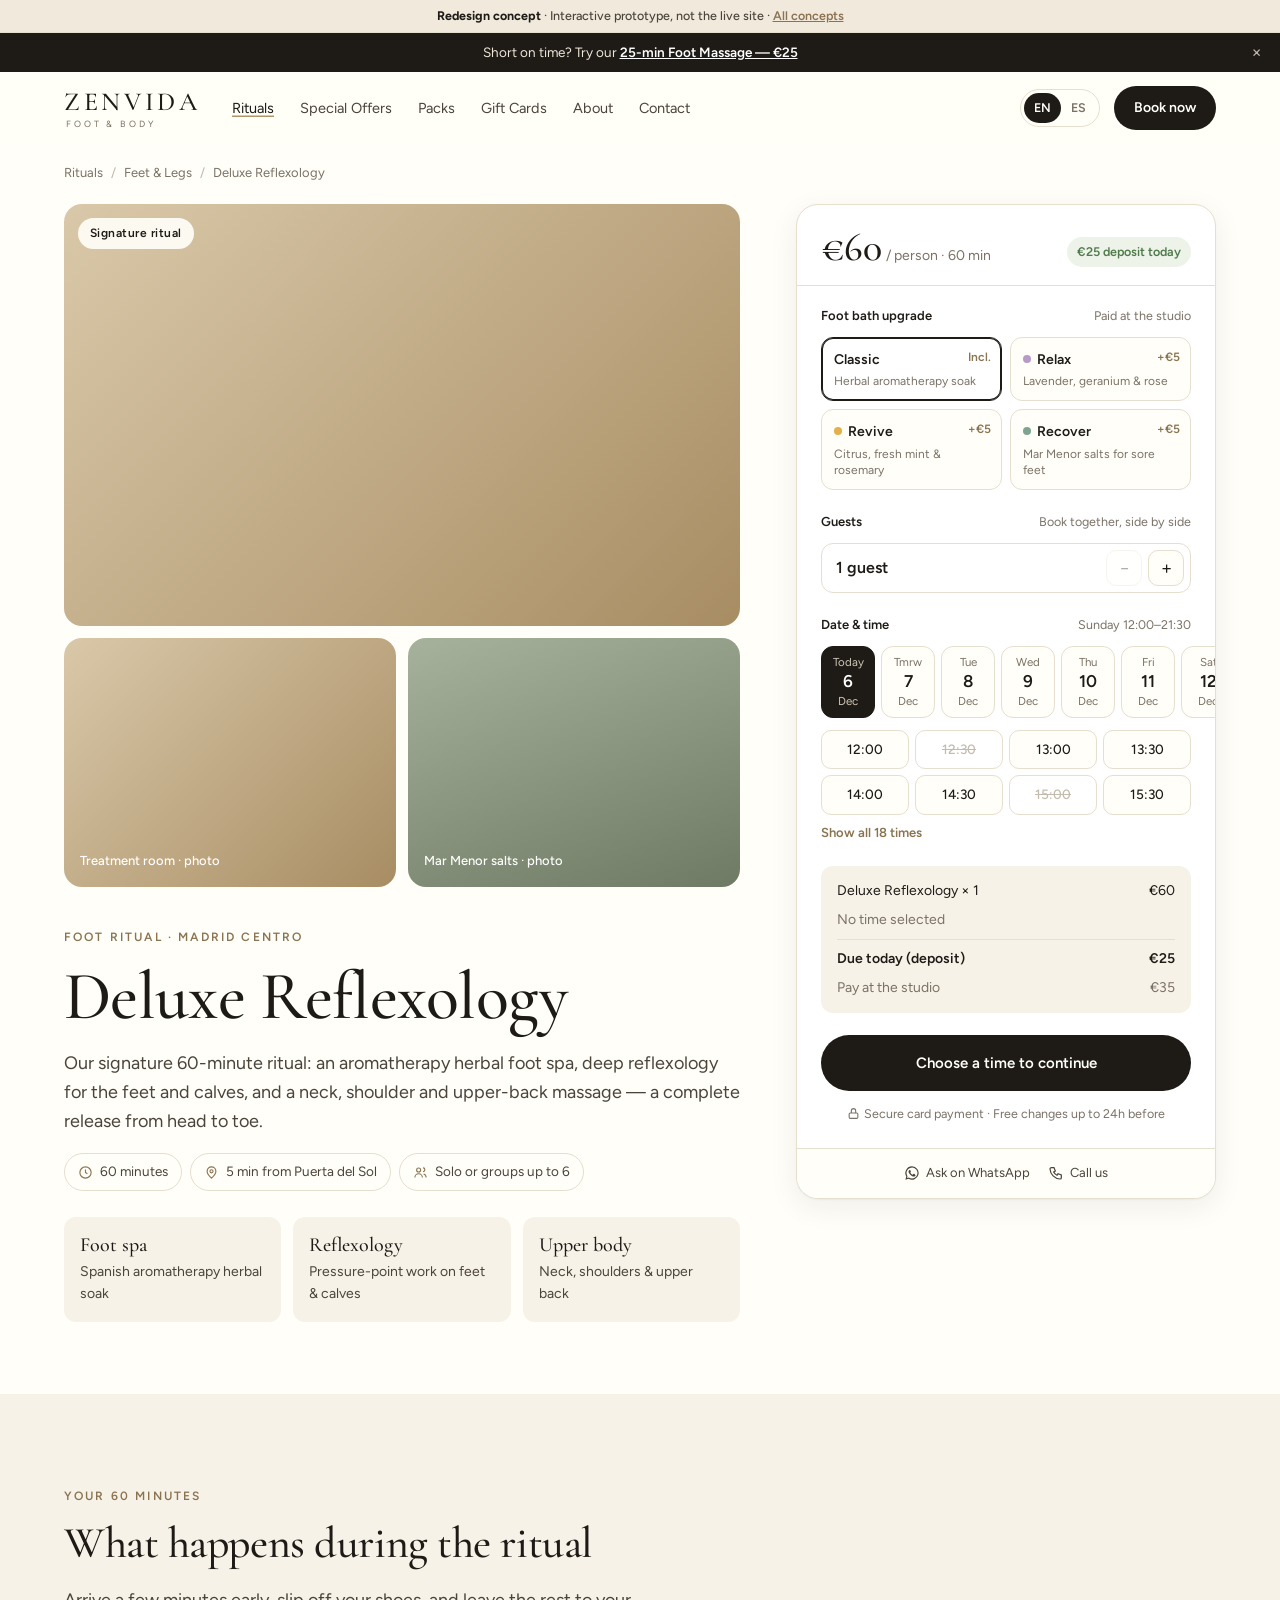
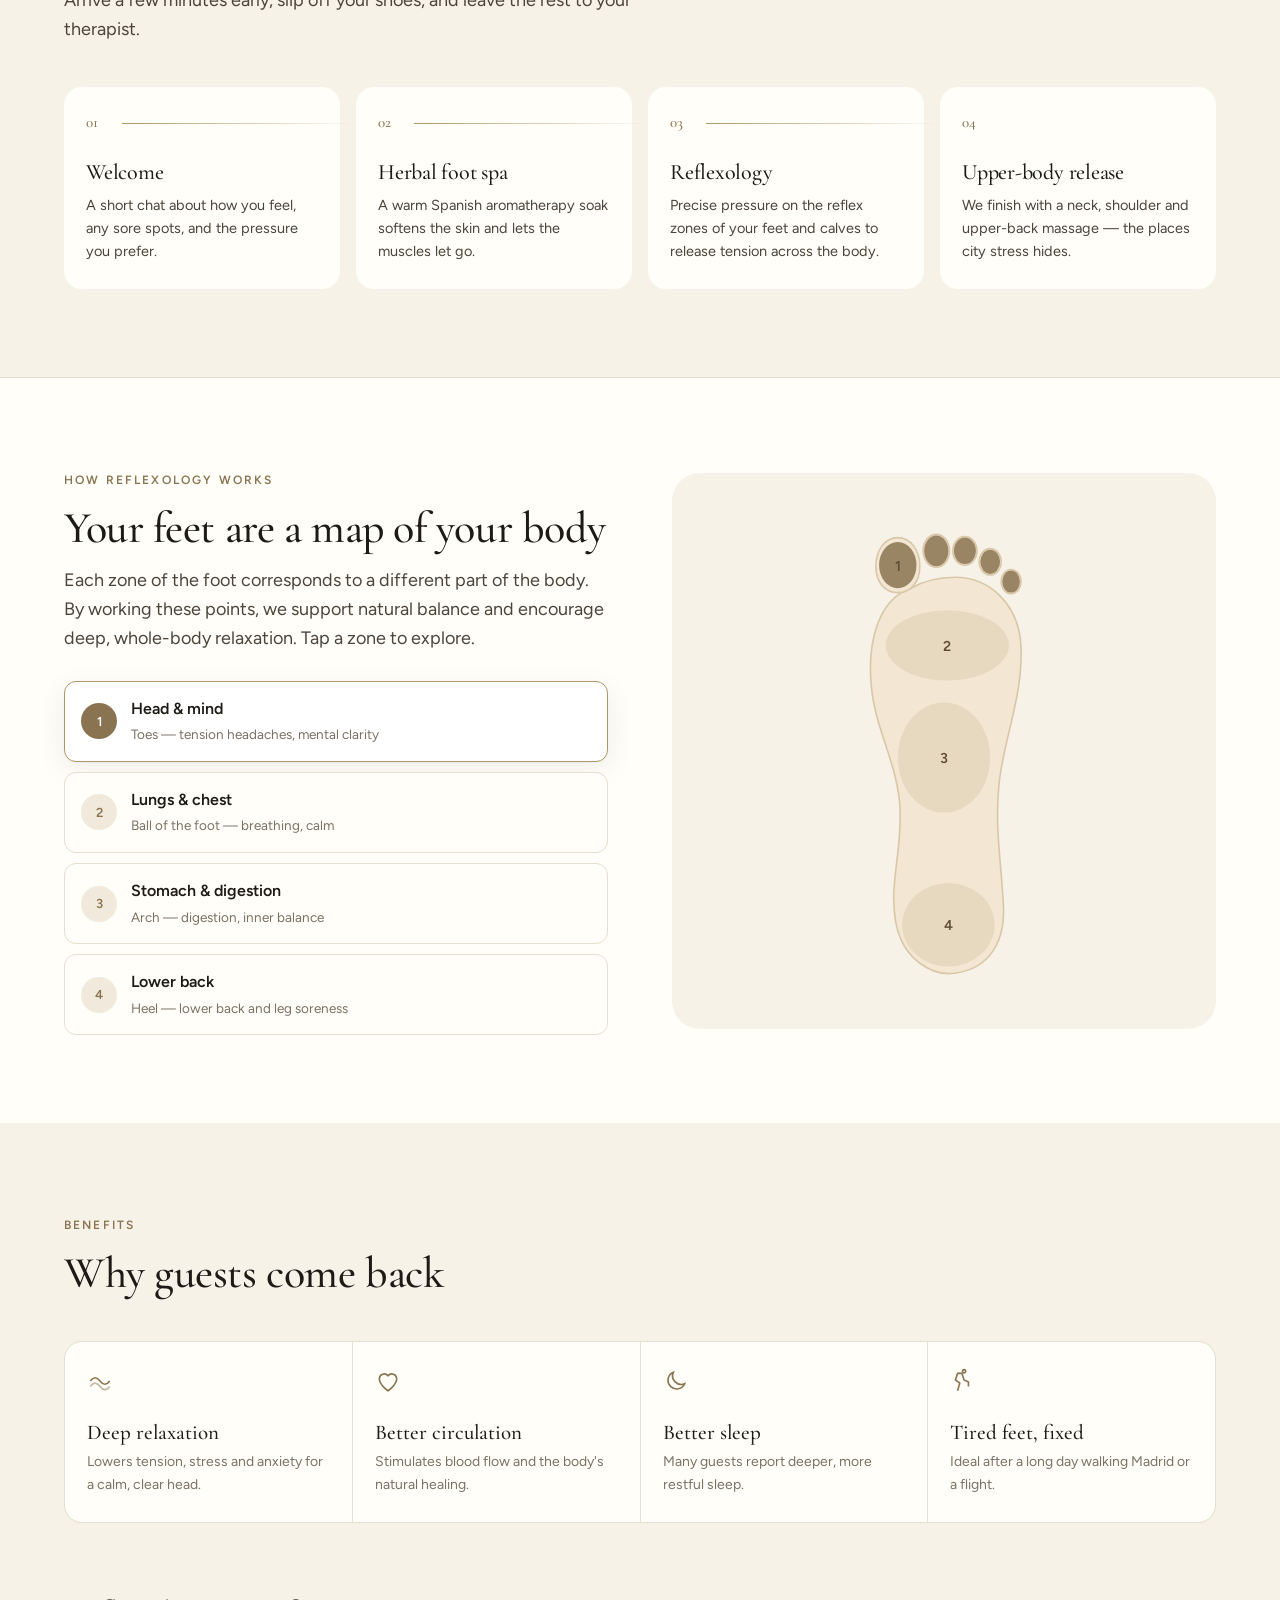
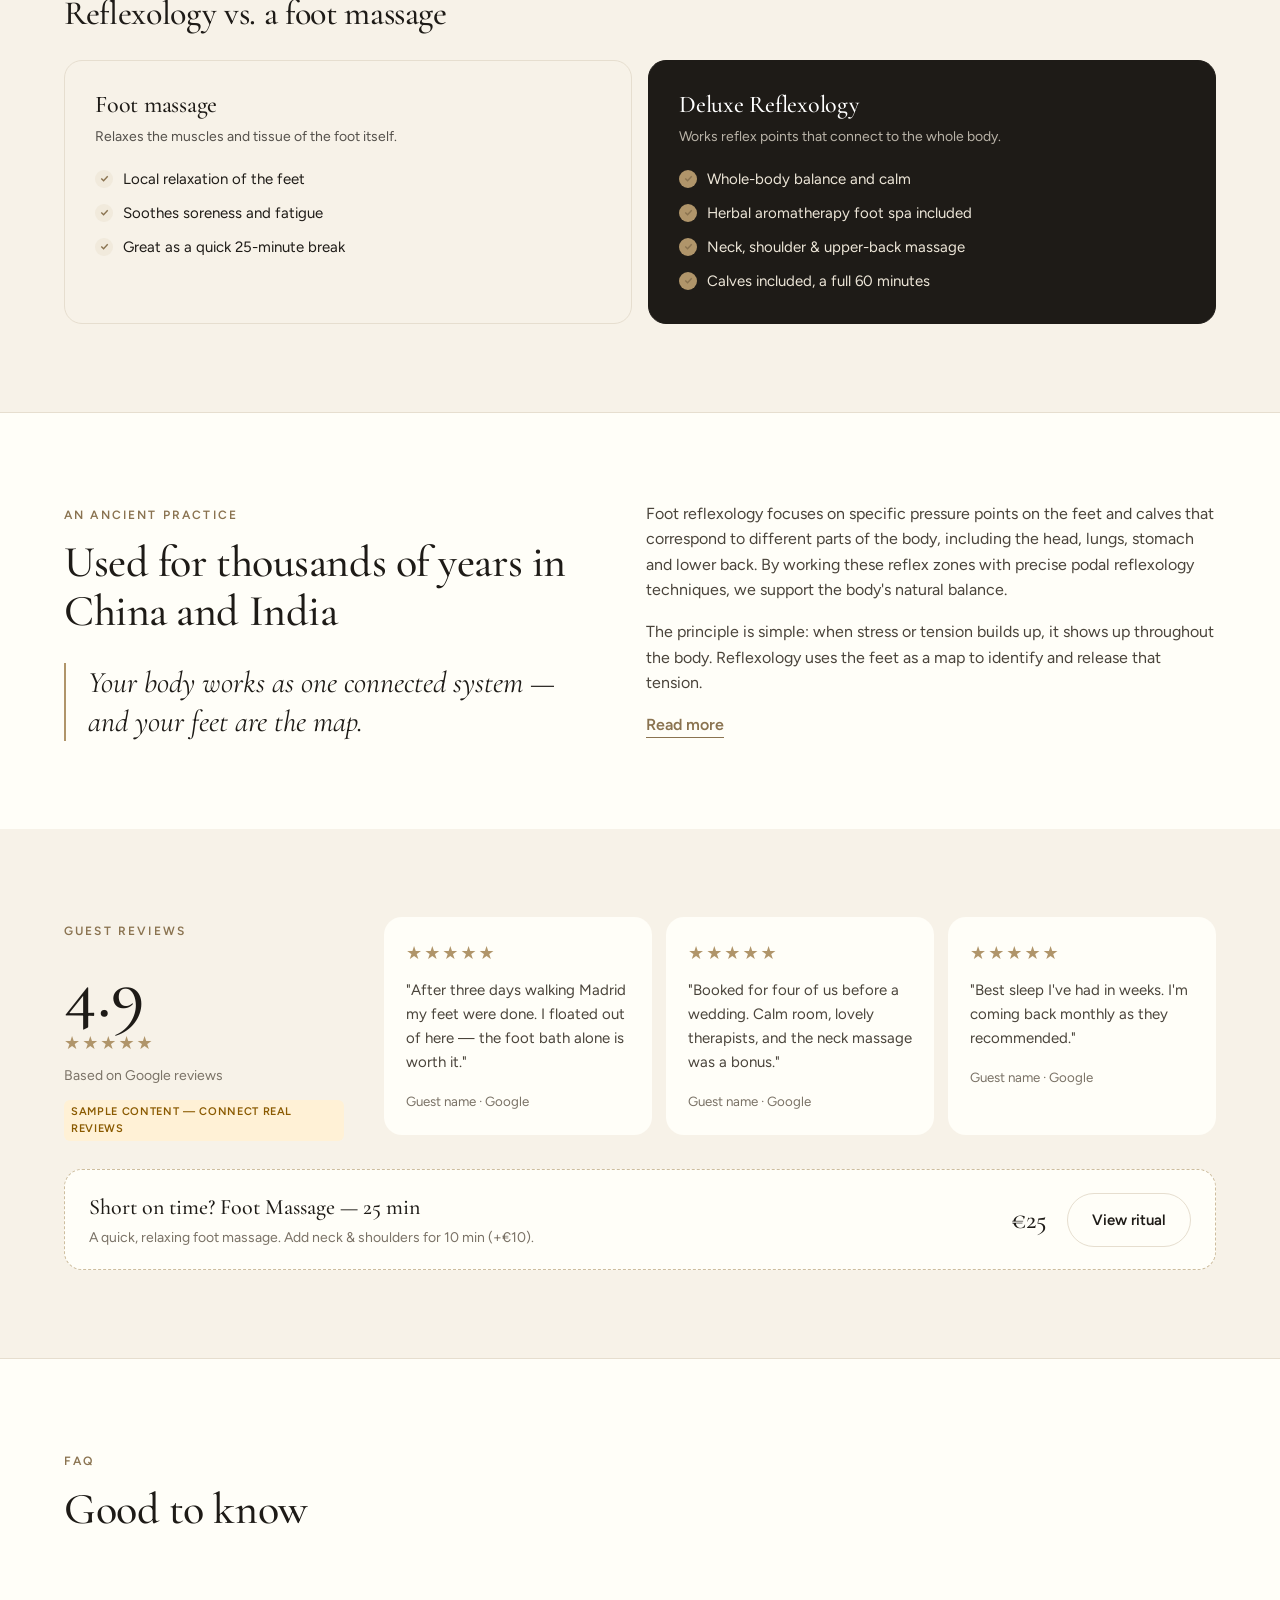
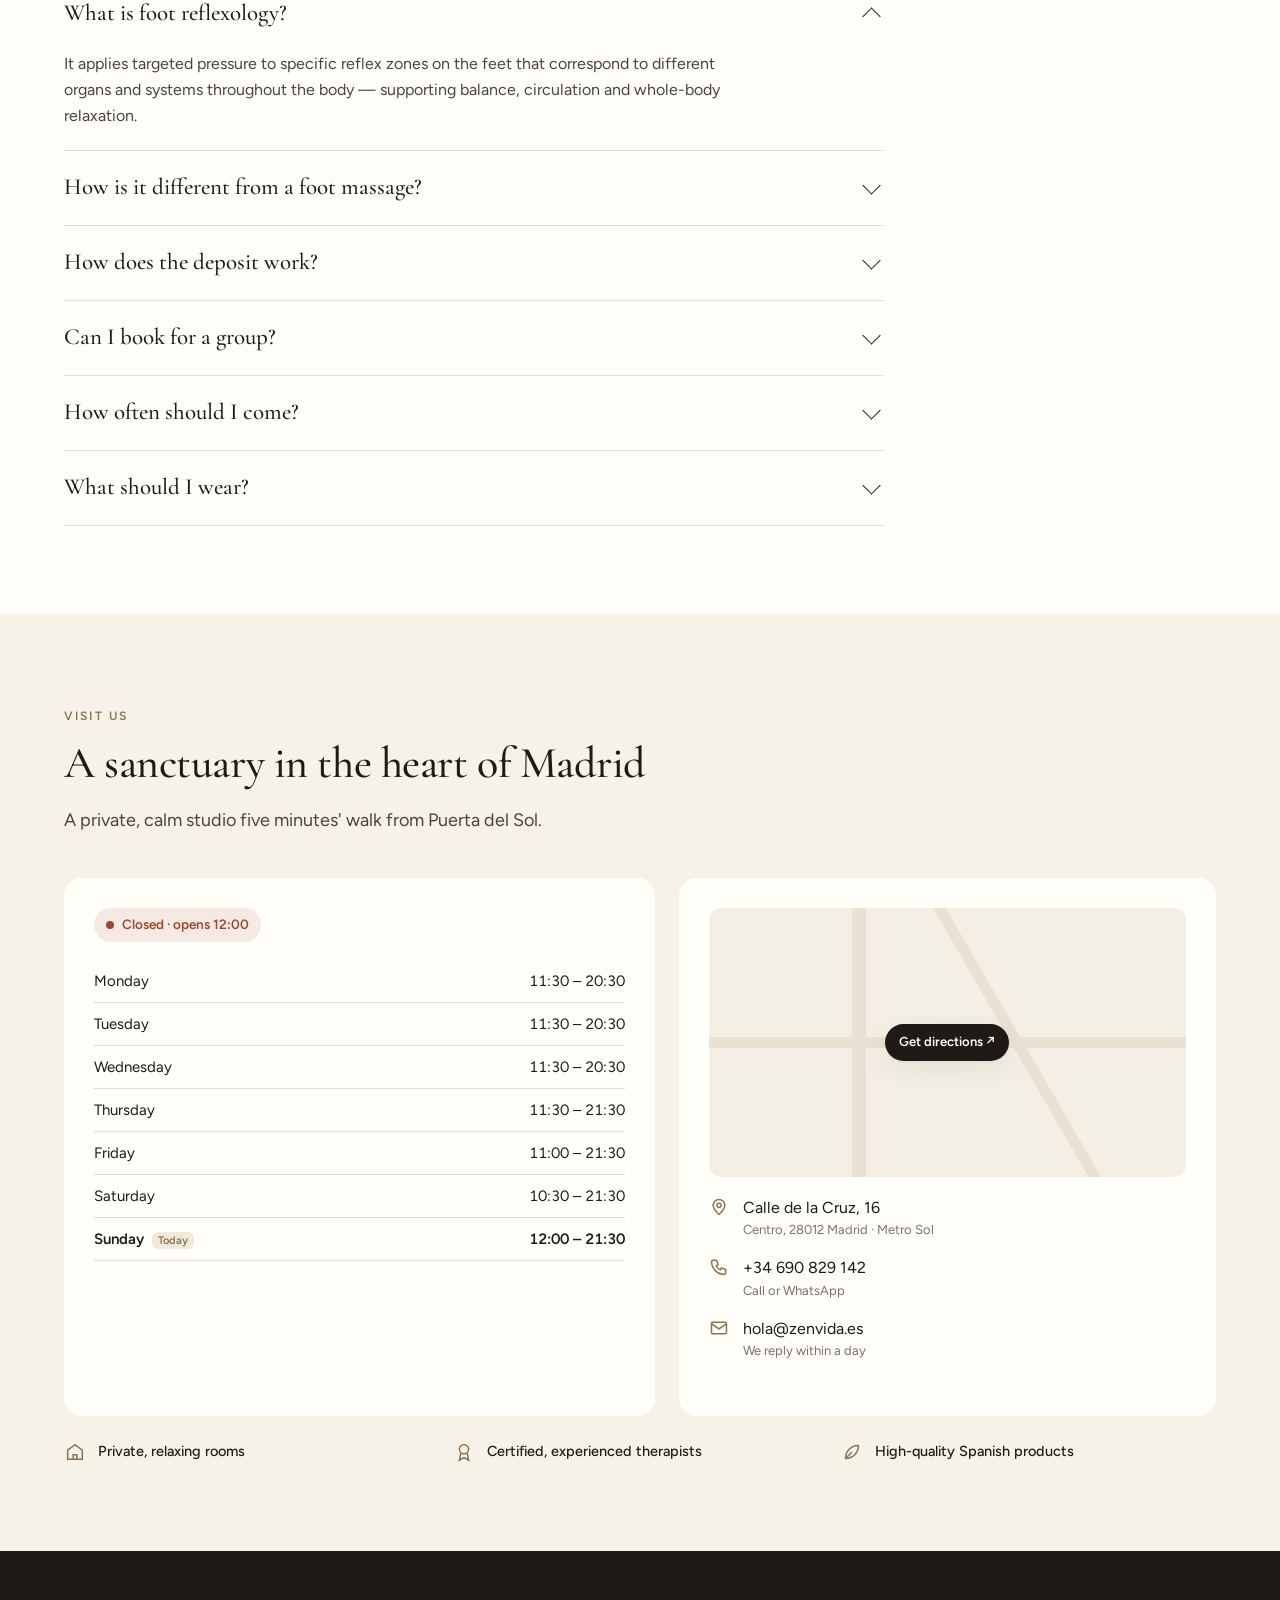
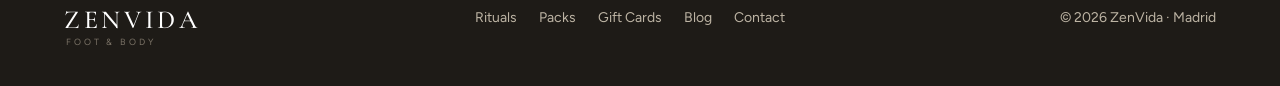
==== deluxe-reflexology.html @ 0b4fcf8f "ZenVida redesign concepts: rituals, deluxe reflexology, category tree Co-Authored-By: Claude Opus 5." ====
<!doctype html>
<html lang="en">
<head>
<meta charset="utf-8">
<meta name="robots" content="noindex, nofollow">
<meta name="viewport" content="width=device-width, initial-scale=1">
<title>Deluxe Reflexology in Madrid Centro | ZenVida</title>
<meta name="description" content="60-minute signature reflexology ritual with an aromatherapy foot spa and neck, shoulder and upper-back massage. 5 minutes from Puerta del Sol.">
<link rel="preconnect" href="https://fonts.googleapis.com">
<link rel="preconnect" href="https://fonts.gstatic.com" crossorigin>
<link href="https://fonts.googleapis.com/css2?family=Cormorant+Garamond:ital,wght@0,400;0,500;0,600;1,400&family=Figtree:wght@400;500;600&display=swap" rel="stylesheet">
<style>
:root{
  --paper:#FFFEF8;
  --cream:#F7F2E8;
  --sand-50:#F1EADC;
  --sand:#B0956A;
  --sand-700:#8A7350;
  --ink:#1E1B17;
  --ink-2:#4A443B;
  --muted:#7A7266;
  --line:#E6DECF;
  --sage:#6E7A63;
  --ok:#4F7A4A;
  --radius:18px;
  --radius-sm:12px;
  --shadow:0 1px 2px rgba(30,27,23,.04),0 8px 30px rgba(30,27,23,.07);
  --serif:"Cormorant Garamond",Georgia,serif;
  --sans:"Figtree",system-ui,-apple-system,sans-serif;
}
*{box-sizing:border-box}
html{scroll-behavior:smooth;scroll-padding-top:90px}
body{margin:0;background:var(--paper);color:var(--ink);font:400 16px/1.6 var(--sans);-webkit-font-smoothing:antialiased}
img{max-width:100%;display:block}
a{color:inherit}
button{font:inherit;color:inherit}
.wrap{max-width:1200px;margin:0 auto;padding:0 24px}
h1,h2,h3{font-family:var(--serif);font-weight:500;letter-spacing:-.01em;margin:0}
h2{font-size:clamp(32px,4vw,44px);line-height:1.1}
h3{font-size:24px;line-height:1.2}
.eyebrow{font:600 12px/1 var(--sans);letter-spacing:.18em;text-transform:uppercase;color:var(--sand-700)}
.lead{font-size:18px;color:var(--ink-2)}
.btn{display:inline-flex;align-items:center;justify-content:center;gap:8px;border:0;border-radius:999px;padding:14px 24px;font-weight:600;font-size:15px;cursor:pointer;text-decoration:none;transition:transform .15s,background .2s,box-shadow .2s}
.btn:active{transform:scale(.98)}
.btn-dark{background:var(--ink);color:var(--paper)}
.btn-dark:hover{background:#000}
.btn-sand{background:var(--sand);color:#fff}
.btn-sand:hover{background:var(--sand-700)}
.btn-ghost{background:transparent;border:1px solid var(--line)}
.btn-ghost:hover{border-color:var(--sand)}
:focus-visible{outline:2px solid var(--sand-700);outline-offset:3px}

/* ---------- Promo + header ---------- */
.promo{background:var(--ink);color:#EDE6D8;font-size:13.5px;text-align:center;padding:9px 44px;position:relative}
.promo a{color:#fff;font-weight:600}
.promo button{position:absolute;right:12px;top:50%;transform:translateY(-50%);background:none;border:0;color:#bdb4a4;cursor:pointer;font-size:18px;line-height:1;padding:6px}
header.site{position:sticky;top:0;z-index:40;background:rgba(255,254,248,.88);backdrop-filter:saturate(1.4) blur(12px);-webkit-backdrop-filter:saturate(1.4) blur(12px);border-bottom:1px solid transparent;transition:border-color .2s}
header.site.scrolled{border-bottom-color:var(--line)}
.nav{display:flex;align-items:center;gap:32px;height:72px}
.logo{text-decoration:none;display:flex;flex-direction:column;line-height:1}
.logo b{font:500 26px/1 var(--serif);letter-spacing:.14em}
.logo small{font-size:9px;letter-spacing:.32em;color:var(--muted);margin-top:4px;padding-left:2px}
.nav ul{display:flex;gap:26px;list-style:none;margin:0;padding:0;font-size:14.5px}
.nav ul a{text-decoration:none;color:var(--ink-2)}
.nav ul a:hover,.nav ul a[aria-current]{color:var(--ink)}
.nav ul a[aria-current]{box-shadow:inset 0 -1.5px 0 var(--sand)}
.nav .right{margin-left:auto;display:flex;align-items:center;gap:14px}
.lang{display:flex;border:1px solid var(--line);border-radius:999px;padding:3px;font-size:12.5px;font-weight:600}
.lang button{border:0;background:none;padding:5px 10px;border-radius:999px;cursor:pointer;color:var(--muted)}
.lang button[aria-pressed=true]{background:var(--ink);color:var(--paper)}
.nav .btn{padding:11px 20px;font-size:14px}
.menu-btn{display:none;background:none;border:0;padding:8px;cursor:pointer}

/* ---------- Breadcrumb ---------- */
.crumbs{font-size:13px;color:var(--muted);padding:18px 0 0}
.crumbs a{text-decoration:none}
.crumbs a:hover{color:var(--ink)}
.crumbs span{margin:0 8px;opacity:.5}

/* ---------- Product hero ---------- */
.product{display:grid;grid-template-columns:minmax(0,1fr) 420px;gap:56px;padding:20px 0 72px;align-items:start}
.gallery{display:grid;grid-template-columns:1fr 1fr;grid-template-rows:auto auto;gap:12px}
.gallery figure{margin:0;border-radius:var(--radius);overflow:hidden;background:linear-gradient(135deg,#d9c8a9,#a88d63);position:relative}
.gallery figure:first-child{grid-column:1/-1;aspect-ratio:16/10}
.gallery figure:not(:first-child){aspect-ratio:4/3}
.gallery img{width:100%;height:100%;object-fit:cover}
.gallery .tag{position:absolute;left:14px;top:14px;background:rgba(255,254,248,.92);border-radius:999px;padding:6px 12px;font-size:12px;font-weight:600;letter-spacing:.04em}
.ph{display:flex;align-items:flex-end;padding:16px;color:#fff;font-size:13px;font-weight:500;background:linear-gradient(160deg,#cdbb98,#8e7653)}
.ph.b{background:linear-gradient(160deg,#a7b29c,#6e7a63)}

.intro{margin-top:36px}
.intro h1{font-size:clamp(44px,6vw,68px);line-height:1;margin:14px 0 14px}
.meta{display:flex;flex-wrap:wrap;gap:8px;margin:18px 0 22px}
.chip{display:inline-flex;align-items:center;gap:7px;border:1px solid var(--line);border-radius:999px;padding:7px 13px;font-size:13.5px;color:var(--ink-2);background:var(--paper)}
.chip svg{width:15px;height:15px;color:var(--sand-700)}
.highlights{list-style:none;padding:0;margin:26px 0 0;display:grid;grid-template-columns:repeat(3,1fr);gap:12px}
.highlights li{background:var(--cream);border-radius:var(--radius-sm);padding:16px;font-size:14px;color:var(--ink-2)}
.highlights b{display:block;font:500 20px/1.2 var(--serif);color:var(--ink);margin-bottom:4px}

/* ---------- Booking card ---------- */
.book{position:sticky;top:92px;background:#fff;border:1px solid var(--line);border-radius:22px;box-shadow:var(--shadow);overflow:hidden}
.book-head{padding:22px 24px 18px;border-bottom:1px solid var(--line);display:flex;justify-content:space-between;align-items:flex-end;gap:12px}
.price{font:500 40px/1 var(--serif)}
.price{white-space:nowrap}
.price small{font:400 14px var(--sans);color:var(--muted);margin-left:4px}
.dep{font-size:12.5px;color:var(--ok);background:#EEF3EA;border-radius:999px;padding:5px 10px;font-weight:600;white-space:nowrap}
.book-body{padding:20px 24px 24px;display:grid;grid-template-columns:minmax(0,1fr);gap:22px}
[hidden]{display:none!important}
.field-label{display:flex;justify-content:space-between;align-items:baseline;font-size:13px;font-weight:600;margin-bottom:10px}
.field-label span{font-weight:400;color:var(--muted);font-size:12.5px}
.baths{display:grid;grid-template-columns:repeat(2,1fr);gap:8px}
.bath{position:relative;text-align:left;border:1px solid var(--line);background:var(--paper);border-radius:var(--radius-sm);padding:11px 12px;cursor:pointer;transition:border-color .15s,background .15s}
.bath:hover{border-color:#cbb995}
.bath[aria-checked=true]{border-color:var(--ink);background:#fff;box-shadow:inset 0 0 0 1px var(--ink)}
.bath b{display:block;font-size:14px;font-weight:600}
.bath i{font-style:normal;font-size:12px;color:var(--muted);display:block;line-height:1.35;margin-top:2px}
.bath em{position:absolute;right:10px;top:10px;font-style:normal;font-size:12px;color:var(--sand-700);font-weight:600}
.dot{display:inline-block;width:8px;height:8px;border-radius:50%;margin-right:6px;vertical-align:1px}
.stepper{display:flex;align-items:center;justify-content:space-between;border:1px solid var(--line);border-radius:var(--radius-sm);padding:6px 6px 6px 14px}
.stepper output{font-weight:600}
.stepper .ctrl{display:flex;gap:6px}
.stepper button{width:36px;height:36px;border-radius:10px;border:1px solid var(--line);background:var(--paper);cursor:pointer;font-size:18px;line-height:1}
.stepper button:disabled{opacity:.35;cursor:not-allowed}
.days{display:flex;gap:6px;overflow-x:auto;scrollbar-width:none;margin:0 -24px;padding:0 24px 2px}
.days::-webkit-scrollbar{display:none}
.day{flex:0 0 auto;width:54px;border:1px solid var(--line);border-radius:var(--radius-sm);background:var(--paper);padding:8px 0;text-align:center;cursor:pointer;font-size:11.5px;color:var(--muted);line-height:1.25}
.day b{display:block;font-size:17px;color:var(--ink);font-weight:600;margin:2px 0}
.day[aria-pressed=true]{background:var(--ink);border-color:var(--ink);color:#cfc6b6}
.day[aria-pressed=true] b{color:#fff}
.slots{display:grid;grid-template-columns:repeat(4,1fr);gap:6px;margin-top:10px}
.slot{border:1px solid var(--line);background:var(--paper);border-radius:10px;padding:8px 0;font-size:13.5px;font-weight:500;cursor:pointer}
.slot:hover:not(:disabled){border-color:var(--sand)}
.slot:disabled{color:#c3bbad;text-decoration:line-through;cursor:not-allowed;background:transparent}
.slot[aria-pressed=true]{background:var(--sand);border-color:var(--sand);color:#fff}
.more-slots{background:none;border:0;color:var(--sand-700);font-size:13px;font-weight:600;cursor:pointer;padding:8px 0 0}
.summary{background:var(--cream);border-radius:var(--radius-sm);padding:14px 16px;font-size:14px;display:grid;gap:6px}
.summary div{display:flex;justify-content:space-between;gap:10px}
.summary .muted{color:var(--muted)}
.summary .total{border-top:1px solid var(--line);padding-top:8px;margin-top:2px;font-weight:600}
.book .btn{width:100%;padding:16px}
.fine{font-size:12.5px;color:var(--muted);text-align:center;margin:-8px 0 0;line-height:1.5}
.fine svg{width:13px;height:13px;vertical-align:-2px;margin-right:4px}
.book-foot{display:flex;justify-content:center;gap:18px;font-size:13px;padding:14px;border-top:1px solid var(--line);background:var(--paper)}
.book-foot a{text-decoration:none;color:var(--ink-2);display:inline-flex;align-items:center;gap:6px}
.book-foot a:hover{color:var(--ink)}
.book-foot svg{width:16px;height:16px}

/* ---------- Sections ---------- */
section.block{padding:88px 0;border-top:1px solid var(--line)}
section.alt{background:var(--cream);border-top:0}
.sec-head{max-width:640px;margin-bottom:44px}
.sec-head h2{margin:12px 0 14px}

/* Journey */
.journey{display:grid;grid-template-columns:repeat(4,1fr);gap:16px;counter-reset:s}
.journey li{list-style:none;background:var(--paper);border-radius:var(--radius);padding:26px 22px;position:relative}
.journey li::before{counter-increment:s;content:"0" counter(s);font:500 15px var(--serif);color:var(--sand-700);display:block;margin-bottom:28px}
.journey li:not(:last-child)::after{content:"";position:absolute;top:36px;left:58px;right:-16px;height:1px;background:linear-gradient(90deg,var(--sand),transparent)}
.journey h3{font-size:22px;margin-bottom:8px}
.journey p{margin:0;color:var(--ink-2);font-size:14.5px}
.journey ul{margin:0;padding:0}

/* Foot map */
.map-grid{display:grid;grid-template-columns:1fr 1fr;gap:64px;align-items:center}
.foot-wrap{background:var(--cream);border-radius:28px;display:flex;justify-content:center;padding:36px;gap:20px}
.foot{width:min(220px,40vw);height:auto}
.foot .sole{fill:#F3E7D3;stroke:#D9C7A8;stroke-width:1.5}
.foot .z{fill:var(--sand);opacity:.18;transition:opacity .2s,fill .2s;cursor:pointer}
.foot .z.on{opacity:.85;fill:var(--sand-700)}
.zones{list-style:none;margin:0;padding:0;display:grid;gap:10px}
.zones button{width:100%;text-align:left;display:grid;grid-template-columns:36px 1fr;gap:14px;align-items:center;background:var(--paper);border:1px solid var(--line);border-radius:var(--radius-sm);padding:14px 16px;cursor:pointer;transition:border-color .15s,background .15s}
.zones button[aria-pressed=true]{border-color:var(--sand);background:#fff;box-shadow:var(--shadow)}
.zones .n{width:36px;height:36px;border-radius:50%;display:grid;place-items:center;background:var(--sand-50);font:600 13px var(--sans);color:var(--sand-700)}
.zones button[aria-pressed=true] .n{background:var(--sand-700);color:#fff}
.zones b{display:block;font-weight:600}
.zones small{color:var(--muted);font-size:13.5px}

/* Benefits */
.benefits{display:grid;grid-template-columns:repeat(4,1fr);gap:1px;background:var(--line);border:1px solid var(--line);border-radius:var(--radius);overflow:hidden}
.benefits div{background:var(--paper);padding:26px 22px}
.benefits svg{width:26px;height:26px;color:var(--sand-700);margin-bottom:18px}
.benefits b{display:block;font:500 21px/1.2 var(--serif);margin-bottom:6px}
.benefits p{margin:0;font-size:14px;color:var(--muted)}

/* Compare */
.compare{display:grid;grid-template-columns:1fr 1fr;gap:16px}
.cmp{border-radius:var(--radius);padding:30px;border:1px solid var(--line)}
.cmp.us{background:var(--ink);color:#EDE6D8;border-color:var(--ink)}
.cmp.us h3{color:#fff}
.cmp h3{margin-bottom:6px}
.cmp p.sub{margin:0 0 18px;font-size:14px;opacity:.75}
.cmp ul{margin:0;padding:0;list-style:none;display:grid;gap:10px;font-size:15px}
.cmp li{display:flex;gap:10px}
.cmp li::before{content:"";flex:0 0 18px;height:18px;margin-top:3px;border-radius:50%;background:var(--sand-50) url("data:image/svg+xml,%3Csvg xmlns='http://www.w3.org/2000/svg' viewBox='0 0 24 24' fill='none' stroke='%238A7350' stroke-width='3'%3E%3Cpath d='M5 12l5 5L19 7'/%3E%3C/svg%3E") center/11px no-repeat}
.cmp.us li::before{background-color:var(--sand)}

/* Story */
.story{display:grid;grid-template-columns:1fr 1.1fr;gap:64px;align-items:start}
.story .prose p{margin:0 0 16px;color:var(--ink-2)}
.story .prose.clamp p:nth-child(n+3){display:none}
.link-btn{background:none;border:0;padding:0;font-weight:600;color:var(--sand-700);cursor:pointer;border-bottom:1px solid currentColor}
.quote{font:italic 400 30px/1.3 var(--serif);margin:0;padding-left:22px;border-left:2px solid var(--sand)}

/* Reviews */
.reviews{display:grid;grid-template-columns:280px 1fr;gap:40px;align-items:start}
.score{font:500 72px/1 var(--serif)}
.stars{color:var(--sand);letter-spacing:2px;font-size:18px}
.rev-list{display:grid;grid-template-columns:repeat(3,1fr);gap:14px}
.rev{background:var(--paper);border-radius:var(--radius);padding:22px}
.rev p{margin:10px 0 14px;font-size:15px;color:var(--ink-2)}
.rev small{color:var(--muted)}
.sample{display:inline-block;font-size:11px;font-weight:600;letter-spacing:.06em;text-transform:uppercase;background:#FFF1D6;color:#8a5a00;border-radius:6px;padding:3px 7px;margin-top:12px}

/* Upsell */
.alt-card{display:flex;align-items:center;gap:20px;border:1px dashed #cdbd9e;border-radius:var(--radius);padding:20px 24px;margin-top:28px;background:var(--paper)}
.alt-card .t{flex:1}
.alt-card b{font-family:var(--serif);font-size:22px;font-weight:500}
.alt-card p{margin:2px 0 0;font-size:14px;color:var(--muted)}

/* FAQ */
.faq{max-width:820px}
.faq details{border-bottom:1px solid var(--line)}
.faq summary{list-style:none;cursor:pointer;padding:22px 40px 22px 0;font:500 23px/1.3 var(--serif);position:relative}
.faq summary::-webkit-details-marker{display:none}
.faq summary::after{content:"";position:absolute;right:6px;top:50%;width:12px;height:12px;border-right:1.5px solid var(--ink);border-bottom:1.5px solid var(--ink);transform:translateY(-70%) rotate(45deg);transition:transform .2s}
.faq details[open] summary::after{transform:translateY(-30%) rotate(-135deg)}
.faq .a{padding:0 0 22px;color:var(--ink-2);max-width:680px}
.faq .a p{margin:0}

/* Visit */
.visit{display:grid;grid-template-columns:1.1fr 1fr;gap:24px}
.visit-card{background:var(--paper);border-radius:var(--radius);padding:30px}
.open-now{display:inline-flex;align-items:center;gap:8px;font-size:13.5px;font-weight:600;border-radius:999px;padding:6px 12px;background:#EEF3EA;color:var(--ok)}
.open-now.closed{background:#F6E9E4;color:#9a4a2e}
.open-now::before{content:"";width:8px;height:8px;border-radius:50%;background:currentColor}
.hours{width:100%;border-collapse:collapse;margin-top:18px;font-size:15px}
.hours td{padding:9px 0;border-bottom:1px solid var(--line)}
.hours td:last-child{text-align:right;font-variant-numeric:tabular-nums}
.hours tr.today td{font-weight:600}
.hours tr.today td:first-child::after{content:"Today";margin-left:8px;font-size:11px;background:var(--sand-50);color:var(--sand-700);border-radius:6px;padding:2px 6px;font-weight:600}
.contact-rows{display:grid;gap:14px;margin:18px 0 24px}
.contact-rows a,.contact-rows div{display:flex;gap:14px;text-decoration:none;align-items:flex-start}
.contact-rows svg{width:20px;height:20px;color:var(--sand-700);flex:0 0 auto;margin-top:2px}
.contact-rows small{display:block;color:var(--muted);font-size:13px}
.map-tile{border-radius:var(--radius-sm);overflow:hidden;aspect-ratio:16/9;background:
  linear-gradient(0deg,transparent 48%,#e9e1d2 48%,#e9e1d2 52%,transparent 52%),
  linear-gradient(90deg,transparent 30%,#e9e1d2 30%,#e9e1d2 33%,transparent 33%),
  linear-gradient(60deg,transparent 60%,#e9e1d2 60%,#e9e1d2 62%,transparent 62%),
  #F4EFE5;display:grid;place-items:center;position:relative;text-decoration:none}
.map-tile .pin{background:var(--ink);color:#fff;border-radius:999px;padding:8px 14px;font-size:13px;font-weight:600;box-shadow:var(--shadow)}
.trust{display:grid;grid-template-columns:repeat(3,1fr);gap:14px;margin-top:24px}
.trust div{display:flex;gap:12px;align-items:center;font-size:14.5px;font-weight:500}
.trust svg{width:22px;height:22px;color:var(--sand-700);flex:0 0 auto}

footer{background:var(--ink);color:#bdb4a4;padding:56px 0 40px;font-size:14px}
footer .wrap{display:flex;justify-content:space-between;gap:24px;flex-wrap:wrap}
footer .logo b{color:#fff}
footer a{text-decoration:none}
footer a:hover{color:#fff}
footer nav{display:flex;gap:22px;flex-wrap:wrap}

/* Mobile sticky bar */
.mbar{display:none}
.toast{position:fixed;left:50%;bottom:24px;transform:translate(-50%,20px);opacity:0;visibility:hidden;background:var(--ink);color:#fff;border-radius:14px;padding:14px 18px;font-size:14px;box-shadow:0 10px 40px rgba(0,0,0,.25);transition:transform .3s,opacity .3s,visibility .3s;z-index:60;max-width:calc(100% - 32px)}
.toast.show{transform:translate(-50%,0);opacity:1;visibility:visible}

/* ---------- Responsive ---------- */
@media (max-width:1040px){
  .product{grid-template-columns:1fr;gap:36px}
  .book{position:static}
  .journey{grid-template-columns:repeat(2,1fr)}
  .journey li::after{display:none}
  .benefits{grid-template-columns:repeat(2,1fr)}
  .reviews{grid-template-columns:1fr}
  .nav ul{display:none}
  .menu-btn{display:block}
}
@media (max-width:760px){
  .wrap{padding:0 16px}
  .nav{height:62px;gap:12px}
  .nav .btn{display:none}
  .logo b{font-size:22px}
  .gallery{margin:0 -16px;grid-template-columns:1fr;gap:0}
  .gallery figure{border-radius:0}
  .gallery figure:first-child{aspect-ratio:4/3}
  .gallery figure:not(:first-child){display:none}
  .intro{margin-top:22px}
  .highlights{grid-template-columns:1fr}
  .highlights li{display:flex;gap:12px;align-items:baseline}
  .highlights b{margin:0;min-width:84px}
  .map-grid,.story,.compare,.visit{grid-template-columns:1fr;gap:28px}
  .rev-list{grid-template-columns:1fr}
  .journey,.benefits,.trust{grid-template-columns:1fr}
  section.block{padding:64px 0}
  .faq summary{font-size:21px}
  .foot-wrap{padding:24px}
  .alt-card{flex-direction:column;align-items:flex-start}
  .mbar{display:flex;position:fixed;left:0;right:0;bottom:0;z-index:50;background:rgba(255,254,248,.96);backdrop-filter:blur(10px);-webkit-backdrop-filter:blur(10px);border-top:1px solid var(--line);padding:12px 16px calc(12px + env(safe-area-inset-bottom));align-items:center;gap:14px;transform:translateY(110%);transition:transform .25s}
  .mbar.show{transform:none}
  .mbar .p{flex:1;line-height:1.2}
  .mbar .p b{font:500 26px var(--serif)}
  .mbar .p small{display:block;color:var(--muted);font-size:12.5px}
  body{padding-bottom:84px}
}
@media (prefers-reduced-motion:reduce){*{transition:none!important;scroll-behavior:auto!important}}
</style>
</head>
<body>
<div style="background:#F1EADC;color:#4A443B;font:500 12.5px/1.4 Figtree,system-ui,sans-serif;text-align:center;padding:7px 16px;border-bottom:1px solid #E6DECF"><b style="color:#1E1B17">Redesign concept</b> · Interactive prototype, not the live site · <a href="index.html" style="color:#8A7350;font-weight:600">All concepts</a></div>

<div class="promo" id="promo">
  Short on time? Try our <a href="#alt">25-min Foot Massage — €25</a>
  <button aria-label="Dismiss" onclick="this.parentElement.remove()">×</button>
</div>

<header class="site" id="hdr">
  <div class="wrap nav">
    <a class="logo" href="#" aria-label="ZenVida home"><b>ZENVIDA</b><small>FOOT &amp; BODY</small></a>
    <ul>
      <li><a href="#" aria-current="page">Rituals</a></li>
      <li><a href="#">Special Offers</a></li>
      <li><a href="#">Packs</a></li>
      <li><a href="#">Gift Cards</a></li>
      <li><a href="#">About</a></li>
      <li><a href="#visit">Contact</a></li>
    </ul>
    <div class="right">
      <div class="lang" role="group" aria-label="Language">
        <button aria-pressed="true">EN</button><button aria-pressed="false">ES</button>
      </div>
      <a class="btn btn-dark" href="#book">Book now</a>
      <button class="menu-btn" aria-label="Open menu"><svg width="24" height="24" viewBox="0 0 24 24" fill="none" stroke="currentColor" stroke-width="1.6"><path d="M4 7h16M4 12h16M4 17h16"/></svg></button>
    </div>
  </div>
</header>

<main>
<div class="wrap">
  <nav class="crumbs" aria-label="Breadcrumb"><a href="rituals.html">Rituals</a><span>/</span><a href="#">Feet &amp; Legs</a><span>/</span>Deluxe Reflexology</nav>

  <div class="product">
    <!-- Left: gallery + intro -->
    <div>
      <div class="gallery">
        <figure>
          <img src="https://static.wixstatic.com/media/b84849_9e0380cb868c40ad91407065069912cc~mv2.jpg/v1/fill/w_1600,h_1000,al_c,q_85,enc_auto/b84849_9e0380cb868c40ad91407065069912cc~mv2.jpg" alt="Aromatherapy herbal foot spa with fresh petals and herbs" onerror="this.remove()">
          <span class="tag">Signature ritual</span>
        </figure>
        <figure class="ph">Treatment room · photo</figure>
        <figure class="ph b">Mar Menor salts · photo</figure>
      </div>

      <div class="intro">
        <span class="eyebrow">Foot ritual · Madrid Centro</span>
        <h1>Deluxe Reflexology</h1>
        <p class="lead">Our signature 60-minute ritual: an aromatherapy herbal foot spa, deep reflexology for the feet and calves, and a neck, shoulder and upper-back massage — a complete release from head to toe.</p>
        <div class="meta">
          <span class="chip"><svg viewBox="0 0 24 24" fill="none" stroke="currentColor" stroke-width="1.8"><circle cx="12" cy="12" r="9"/><path d="M12 7v5l3 2"/></svg>60 minutes</span>
          <span class="chip"><svg viewBox="0 0 24 24" fill="none" stroke="currentColor" stroke-width="1.8"><path d="M12 21s-7-6.2-7-11a7 7 0 1 1 14 0c0 4.8-7 11-7 11z"/><circle cx="12" cy="10" r="2.5"/></svg>5 min from Puerta del Sol</span>
          <span class="chip"><svg viewBox="0 0 24 24" fill="none" stroke="currentColor" stroke-width="1.8"><circle cx="9" cy="8" r="3.2"/><path d="M3 20c0-3.3 2.7-6 6-6s6 2.7 6 6M16 4.5a3 3 0 0 1 0 6M21 20c0-2.6-1.6-4.8-4-5.6"/></svg>Solo or groups up to 6</span>
        </div>
        <ul class="highlights">
          <li><b>Foot spa</b>Spanish aromatherapy herbal soak</li>
          <li><b>Reflexology</b>Pressure-point work on feet &amp; calves</li>
          <li><b>Upper body</b>Neck, shoulders &amp; upper back</li>
        </ul>
      </div>
    </div>

    <!-- Right: booking -->
    <aside class="book" id="book" aria-label="Book Deluxe Reflexology">
      <div class="book-head">
        <div class="price">€60<small>/ person · 60 min</small></div>
        <span class="dep">€25 deposit today</span>
      </div>
      <div class="book-body">
        <div>
          <div class="field-label">Foot bath upgrade <span>Paid at the studio</span></div>
          <div class="baths" role="radiogroup" aria-label="Foot bath upgrade">
            <button class="bath" role="radio" aria-checked="true" data-bath="none" data-price="0"><b>Classic</b><i>Herbal aromatherapy soak</i><em>Incl.</em></button>
            <button class="bath" role="radio" aria-checked="false" data-bath="Relax" data-price="5"><b><span class="dot" style="background:#B79AC8"></span>Relax</b><i>Lavender, geranium &amp; rose</i><em>+€5</em></button>
            <button class="bath" role="radio" aria-checked="false" data-bath="Revive" data-price="5"><b><span class="dot" style="background:#E3B04B"></span>Revive</b><i>Citrus, fresh mint &amp; rosemary</i><em>+€5</em></button>
            <button class="bath" role="radio" aria-checked="false" data-bath="Recover" data-price="5"><b><span class="dot" style="background:#7FA392"></span>Recover</b><i>Mar Menor salts for sore feet</i><em>+€5</em></button>
          </div>
        </div>

        <div>
          <div class="field-label">Guests <span>Book together, side by side</span></div>
          <div class="stepper">
            <output id="guests" aria-live="polite">1 guest</output>
            <div class="ctrl">
              <button id="gMinus" aria-label="Fewer guests" disabled>−</button>
              <button id="gPlus" aria-label="More guests">+</button>
            </div>
          </div>
        </div>

        <div>
          <div class="field-label">Date &amp; time <span id="dayHours"></span></div>
          <div class="days" id="days" role="group" aria-label="Choose a day"></div>
          <div class="slots" id="slots" role="group" aria-label="Choose a time"></div>
          <button class="more-slots" id="moreSlots">Show all times</button>
        </div>

        <div class="summary" aria-live="polite">
          <div><span id="sLine">Deluxe Reflexology × 1</span><span id="sBase">€60</span></div>
          <div id="sBathRow" hidden><span id="sBath">Foot bath</span><span id="sBathP">+€5</span></div>
          <div class="muted"><span id="sWhen">Pick a time</span><span></span></div>
          <div class="total"><span>Due today (deposit)</span><span id="sDep">€25</span></div>
          <div class="muted"><span>Pay at the studio</span><span id="sRest">€35</span></div>
        </div>

        <button class="btn btn-dark" id="cta">Choose a time to continue</button>
        <p class="fine"><svg viewBox="0 0 24 24" fill="none" stroke="currentColor" stroke-width="2"><rect x="4" y="11" width="16" height="10" rx="2"/><path d="M8 11V7a4 4 0 0 1 8 0v4"/></svg>Secure card payment · Free changes up to 24h before</p>
      </div>
      <div class="book-foot">
        <a href="https://wa.me/34690829142"><svg viewBox="0 0 24 24" fill="currentColor"><path d="M12 2a10 10 0 0 0-8.6 15.1L2 22l5-1.3A10 10 0 1 0 12 2zm0 18.2a8.2 8.2 0 0 1-4.2-1.2l-.3-.2-3 .8.8-2.9-.2-.3A8.2 8.2 0 1 1 12 20.2zm4.5-6.1c-.2-.1-1.5-.7-1.7-.8-.2-.1-.4-.1-.6.1l-.8 1c-.1.2-.3.2-.5.1a6.7 6.7 0 0 1-3.3-2.9c-.3-.4.3-.4.7-1.4.1-.2 0-.3 0-.4l-.8-1.8c-.2-.5-.4-.4-.6-.4h-.5a1 1 0 0 0-.7.3 3 3 0 0 0-.9 2.2 5.1 5.1 0 0 0 1.1 2.7 11.6 11.6 0 0 0 4.4 3.9c1.6.7 2.3.8 3.1.6.5-.1 1.5-.6 1.7-1.2.2-.6.2-1.1.1-1.2l-.5-.3z"/></svg>Ask on WhatsApp</a>
        <a href="tel:+34690829142"><svg viewBox="0 0 24 24" fill="none" stroke="currentColor" stroke-width="1.8"><path d="M5 4h4l2 5-2.5 1.5a11 11 0 0 0 5 5L15 13l5 2v4a2 2 0 0 1-2 2A16 16 0 0 1 3 6a2 2 0 0 1 2-2"/></svg>Call us</a>
      </div>
    </aside>
  </div>
</div>

<!-- What happens -->
<section class="block alt">
  <div class="wrap">
    <div class="sec-head">
      <span class="eyebrow">Your 60 minutes</span>
      <h2>What happens during the ritual</h2>
      <p class="lead">Arrive a few minutes early, slip off your shoes, and leave the rest to your therapist.</p>
    </div>
    <ol class="journey" style="padding:0;margin:0">
      <li><h3>Welcome</h3><p>A short chat about how you feel, any sore spots, and the pressure you prefer.</p></li>
      <li><h3>Herbal foot spa</h3><p>A warm Spanish aromatherapy soak softens the skin and lets the muscles let go.</p></li>
      <li><h3>Reflexology</h3><p>Precise pressure on the reflex zones of your feet and calves to release tension across the body.</p></li>
      <li><h3>Upper-body release</h3><p>We finish with a neck, shoulder and upper-back massage — the places city stress hides.</p></li>
    </ol>
  </div>
</section>

<!-- Foot map -->
<section class="block">
  <div class="wrap map-grid">
    <div>
      <span class="eyebrow">How reflexology works</span>
      <h2 style="margin:12px 0 14px">Your feet are a map of your body</h2>
      <p class="lead" style="margin:0 0 28px">Each zone of the foot corresponds to a different part of the body. By working these points, we support natural balance and encourage deep, whole-body relaxation. Tap a zone to explore.</p>
      <ul class="zones" id="zones">
        <li><button data-z="head" aria-pressed="true"><span class="n">1</span><span><b>Head &amp; mind</b><small>Toes — tension headaches, mental clarity</small></span></button></li>
        <li><button data-z="lungs" aria-pressed="false"><span class="n">2</span><span><b>Lungs &amp; chest</b><small>Ball of the foot — breathing, calm</small></span></button></li>
        <li><button data-z="stomach" aria-pressed="false"><span class="n">3</span><span><b>Stomach &amp; digestion</b><small>Arch — digestion, inner balance</small></span></button></li>
        <li><button data-z="back" aria-pressed="false"><span class="n">4</span><span><b>Lower back</b><small>Heel — lower back and leg soreness</small></span></button></li>
      </ul>
    </div>
    <div class="foot-wrap" aria-hidden="true">
      <svg class="foot" viewBox="0 0 200 440">
        <path class="sole" d="M70 72C40 82 30 122 34 162c4 40 24 70 26 110 2 40-10 68-4 103 6 35 34 50 54 47 30-4 46-27 44-62-2-40-8-70-4-110 4-40 22-80 20-125-2-40-30-63-60-63-15 0-28 3-40 10z"/>
        <path class="sole" d="M58 26c12 0 20 12 20 26s-8 24-20 24-20-10-20-24 8-26 20-26z"/>
        <ellipse class="sole" cx="93" cy="38" rx="12" ry="15"/><ellipse class="sole" cx="119" cy="38" rx="11" ry="13"/><ellipse class="sole" cx="142" cy="48" rx="10" ry="12"/><ellipse class="sole" cx="161" cy="66" rx="9" ry="11"/>
        <g class="z" data-z="head">
          <ellipse cx="58" cy="51" rx="17" ry="21"/><ellipse cx="93" cy="38" rx="11" ry="14"/><ellipse cx="119" cy="38" rx="10" ry="12"/><ellipse cx="142" cy="48" rx="9" ry="11"/><ellipse cx="161" cy="66" rx="8" ry="10"/>
        </g>
        <ellipse class="z" data-z="lungs" cx="103" cy="124" rx="56" ry="32"/>
        <ellipse class="z" data-z="stomach" cx="100" cy="226" rx="42" ry="50"/>
        <ellipse class="z" data-z="back" cx="104" cy="378" rx="42" ry="38"/>
        <g fill="#5E4D33" font-family="Figtree" font-size="13" font-weight="600" text-anchor="middle" pointer-events="none">
          <text x="58" y="56">1</text><text x="103" y="129">2</text><text x="100" y="231">3</text><text x="104" y="383">4</text>
        </g>
      </svg>
    </div>
  </div>
</section>

<!-- Benefits -->
<section class="block alt">
  <div class="wrap">
    <div class="sec-head">
      <span class="eyebrow">Benefits</span>
      <h2>Why guests come back</h2>
    </div>
    <div class="benefits">
      <div><svg viewBox="0 0 24 24" fill="none" stroke="currentColor" stroke-width="1.5"><path d="M3 12c3-4 6-4 9 0s6 4 9 0"/><path d="M3 17c3-4 6-4 9 0s6 4 9 0" opacity=".5"/></svg><b>Deep relaxation</b><p>Lowers tension, stress and anxiety for a calm, clear head.</p></div>
      <div><svg viewBox="0 0 24 24" fill="none" stroke="currentColor" stroke-width="1.5"><path d="M12 21s-8-5.3-8-11a4.5 4.5 0 0 1 8-2.8A4.5 4.5 0 0 1 20 10c0 5.7-8 11-8 11z"/></svg><b>Better circulation</b><p>Stimulates blood flow and the body's natural healing.</p></div>
      <div><svg viewBox="0 0 24 24" fill="none" stroke="currentColor" stroke-width="1.5"><path d="M20 14.5A8 8 0 0 1 9.5 4 8 8 0 1 0 20 14.5z"/></svg><b>Better sleep</b><p>Many guests report deeper, more restful sleep.</p></div>
      <div><svg viewBox="0 0 24 24" fill="none" stroke="currentColor" stroke-width="1.5"><path d="M7 21l2-7-4-3 2-6h4l2 6 4 2v4"/><circle cx="13" cy="3" r="1.5"/></svg><b>Tired feet, fixed</b><p>Ideal after a long day walking Madrid or a flight.</p></div>
    </div>

    <div class="sec-head" style="margin:72px 0 28px"><h2 style="font-size:34px">Reflexology vs. a foot massage</h2></div>
    <div class="compare">
      <div class="cmp">
        <h3>Foot massage</h3>
        <p class="sub">Relaxes the muscles and tissue of the foot itself.</p>
        <ul><li>Local relaxation of the feet</li><li>Soothes soreness and fatigue</li><li>Great as a quick 25-minute break</li></ul>
      </div>
      <div class="cmp us">
        <h3>Deluxe Reflexology</h3>
        <p class="sub">Works reflex points that connect to the whole body.</p>
        <ul><li>Whole-body balance and calm</li><li>Herbal aromatherapy foot spa included</li><li>Neck, shoulder &amp; upper-back massage</li><li>Calves included, a full 60 minutes</li></ul>
      </div>
    </div>
  </div>
</section>

<!-- Story -->
<section class="block">
  <div class="wrap story">
    <div>
      <span class="eyebrow">An ancient practice</span>
      <h2 style="margin:12px 0 28px">Used for thousands of years in China and India</h2>
      <blockquote class="quote">Your body works as one connected system — and your feet are the map.</blockquote>
    </div>
    <div>
      <div class="prose clamp" id="prose">
        <p>Foot reflexology focuses on specific pressure points on the feet and calves that correspond to different parts of the body, including the head, lungs, stomach and lower back. By working these reflex zones with precise podal reflexology techniques, we support the body's natural balance.</p>
        <p>The principle is simple: when stress or tension builds up, it shows up throughout the body. Reflexology uses the feet as a map to identify and release that tension.</p>
        <p>Reflexology also supports the connection between physical and emotional wellbeing. Working specific pressure points can reduce tension, ease anxiety and lead to a feeling of calm and mental clarity.</p>
        <p>For people walking a lot in a city like Madrid, it is especially helpful for easing tired feet, reducing soreness in the legs and lower back, and helping with travel fatigue.</p>
      </div>
      <button class="link-btn" id="readMore" aria-expanded="false">Read more</button>
    </div>
  </div>
</section>

<!-- Reviews -->
<section class="block alt">
  <div class="wrap reviews">
    <div>
      <span class="eyebrow">Guest reviews</span>
      <div class="score" style="margin-top:14px">4.9</div>
      <div class="stars" aria-label="4.9 out of 5">★★★★★</div>
      <p style="color:var(--muted);font-size:14px;margin:8px 0 0">Based on Google reviews</p>
      <span class="sample">Sample content — connect real reviews</span>
    </div>
    <div class="rev-list">
      <div class="rev"><div class="stars">★★★★★</div><p>"After three days walking Madrid my feet were done. I floated out of here — the foot bath alone is worth it."</p><small>Guest name · Google</small></div>
      <div class="rev"><div class="stars">★★★★★</div><p>"Booked for four of us before a wedding. Calm room, lovely therapists, and the neck massage was a bonus."</p><small>Guest name · Google</small></div>
      <div class="rev"><div class="stars">★★★★★</div><p>"Best sleep I've had in weeks. I'm coming back monthly as they recommended."</p><small>Guest name · Google</small></div>
    </div>
  </div>
  <div class="wrap">
    <div class="alt-card" id="alt">
      <div class="t"><b>Short on time? Foot Massage — 25 min</b><p>A quick, relaxing foot massage. Add neck &amp; shoulders for 10 min (+€10).</p></div>
      <strong style="font:500 26px var(--serif)">€25</strong>
      <a class="btn btn-ghost" href="#">View ritual</a>
    </div>
  </div>
</section>

<!-- FAQ -->
<section class="block">
  <div class="wrap">
    <div class="sec-head"><span class="eyebrow">FAQ</span><h2 style="margin-top:12px">Good to know</h2></div>
    <div class="faq">
      <details open><summary>What is foot reflexology?</summary><div class="a"><p>It applies targeted pressure to specific reflex zones on the feet that correspond to different organs and systems throughout the body — supporting balance, circulation and whole-body relaxation.</p></div></details>
      <details><summary>How is it different from a foot massage?</summary><div class="a"><p>A foot massage relaxes the muscles and tissue of the foot itself. Reflexology works on pressure points that correspond to the rest of the body, aiming for whole-body balance and wellbeing — not just local relaxation.</p></div></details>
      <details><summary>How does the deposit work?</summary><div class="a"><p>You pay a €25 deposit per guest by card when you book. The rest — plus any foot bath upgrade — is paid at the studio after your treatment.</p></div></details>
      <details><summary>Can I book for a group?</summary><div class="a"><p>Yes. Set the number of guests (2–6) in the booking box and we'll schedule your treatments together.</p></div></details>
      <details><summary>How often should I come?</summary><div class="a"><p>We recommend every two weeks or monthly for best results, though this can vary with your needs.</p></div></details>
      <details><summary>What should I wear?</summary><div class="a"><p>Comfortable clothing you can roll up to the knee. We provide everything else.</p></div></details>
    </div>
  </div>
</section>

<!-- Visit -->
<section class="block alt" id="visit">
  <div class="wrap">
    <div class="sec-head"><span class="eyebrow">Visit us</span><h2 style="margin-top:12px">A sanctuary in the heart of Madrid</h2><p class="lead">A private, calm studio five minutes' walk from Puerta del Sol.</p></div>
    <div class="visit">
      <div class="visit-card">
        <span class="open-now" id="openNow">Open now</span>
        <table class="hours" id="hours"></table>
      </div>
      <div class="visit-card">
        <a class="map-tile" href="https://www.google.com/maps/search/?api=1&query=Calle+de+la+Cruz+16+28012+Madrid" target="_blank" rel="noopener"><span class="pin">Get directions ↗</span></a>
        <div class="contact-rows">
          <div><svg viewBox="0 0 24 24" fill="none" stroke="currentColor" stroke-width="1.8"><path d="M12 21s-7-6.2-7-11a7 7 0 1 1 14 0c0 4.8-7 11-7 11z"/><circle cx="12" cy="10" r="2.5"/></svg><span>Calle de la Cruz, 16<small>Centro, 28012 Madrid · Metro Sol</small></span></div>
          <a href="tel:+34690829142"><svg viewBox="0 0 24 24" fill="none" stroke="currentColor" stroke-width="1.8"><path d="M5 4h4l2 5-2.5 1.5a11 11 0 0 0 5 5L15 13l5 2v4a2 2 0 0 1-2 2A16 16 0 0 1 3 6a2 2 0 0 1 2-2"/></svg><span>+34 690 829 142<small>Call or WhatsApp</small></span></a>
          <a href="mailto:hola@zenvida.es"><svg viewBox="0 0 24 24" fill="none" stroke="currentColor" stroke-width="1.8"><rect x="3" y="5" width="18" height="14" rx="2"/><path d="M3 7l9 6 9-6"/></svg><span>hola@zenvida.es<small>We reply within a day</small></span></a>
        </div>
      </div>
    </div>
    <div class="trust">
      <div><svg viewBox="0 0 24 24" fill="none" stroke="currentColor" stroke-width="1.6"><path d="M4 20V10l8-6 8 6v10z"/><path d="M10 20v-5h4v5"/></svg>Private, relaxing rooms</div>
      <div><svg viewBox="0 0 24 24" fill="none" stroke="currentColor" stroke-width="1.6"><circle cx="12" cy="9" r="5"/><path d="M8.5 13 7 21l5-3 5 3-1.5-8"/></svg>Certified, experienced therapists</div>
      <div><svg viewBox="0 0 24 24" fill="none" stroke="currentColor" stroke-width="1.6"><path d="M5 19c0-8 6-14 14-14 0 8-6 14-14 14z"/><path d="M5 19l7-7"/></svg>High-quality Spanish products</div>
    </div>
  </div>
</section>
</main>

<footer>
  <div class="wrap">
    <a class="logo" href="#"><b>ZENVIDA</b><small>FOOT &amp; BODY</small></a>
    <nav><a href="#">Rituals</a><a href="#">Packs</a><a href="#">Gift Cards</a><a href="#">Blog</a><a href="#visit">Contact</a></nav>
    <span>© 2026 ZenVida · Madrid</span>
  </div>
</footer>

<div class="mbar" id="mbar">
  <div class="p"><b>€60</b><small>60 min · €25 deposit</small></div>
  <a class="btn btn-dark" href="#book">Book a time</a>
</div>
<div class="toast" id="toast" role="status"></div>

<script>
(() => {
  const BASE = 60, DEPOSIT = 25;
  // Opening hours: [open, close] in minutes, index 0 = Sunday
  const HOURS = [[720,1290],[690,1230],[690,1230],[690,1230],[690,1290],[660,1290],[630,1290]];
  const DAYN = ['Sunday','Monday','Tuesday','Wednesday','Thursday','Friday','Saturday'];
  const fmt = m => String(Math.floor(m/60)).padStart(2,'0')+':'+String(m%60).padStart(2,'0');
  const $ = s => document.querySelector(s);

  const st = { bath:'none', bathP:0, guests:1, day:0, time:null, showAll:false };

  // Header shadow + mobile bar
  const hdr = $('#hdr'), mbar = $('#mbar'), book = $('#book');
  const onScroll = () => {
    hdr.classList.toggle('scrolled', scrollY > 10);
    const r = book.getBoundingClientRect();
    mbar.classList.toggle('show', r.bottom < 0 || r.top > innerHeight);
  };
  addEventListener('scroll', onScroll, {passive:true}); onScroll();

  // Foot bath
  document.querySelectorAll('.bath').forEach(b => b.addEventListener('click', () => {
    document.querySelectorAll('.bath').forEach(x => x.setAttribute('aria-checked', x === b));
    st.bath = b.dataset.bath; st.bathP = +b.dataset.price; render();
  }));

  // Guests
  $('#gMinus').onclick = () => { st.guests = Math.max(1, st.guests-1); render(); };
  $('#gPlus').onclick  = () => { st.guests = Math.min(6, st.guests+1); render(); };

  // Days
  const today = new Date();
  const days = [...Array(14)].map((_,i) => { const d = new Date(today); d.setDate(d.getDate()+i); return d; });
  const daysEl = $('#days');
  days.forEach((d,i) => {
    const b = document.createElement('button');
    b.className = 'day'; b.setAttribute('aria-pressed', i===0);
    b.innerHTML = `${i===0?'Today':i===1?'Tmrw':d.toLocaleDateString('en',{weekday:'short'})}<b>${d.getDate()}</b>${d.toLocaleDateString('en',{month:'short'})}`;
    b.onclick = () => { st.day = i; st.time = null; st.showAll = false; daysEl.querySelectorAll('.day').forEach((x,j)=>x.setAttribute('aria-pressed', j===i)); render(); };
    daysEl.appendChild(b);
  });

  // Deterministic "availability" for the demo
  const busy = (dayIdx, m) => ((dayIdx*7 + m/30*13) % 5) === 0;

  function slotsFor(i){
    const d = days[i], [o,c] = HOURS[d.getDay()];
    const nowM = i===0 ? today.getHours()*60 + today.getMinutes() + 30 : 0;
    const out = [];
    for (let m = o; m <= c - 60; m += 30) if (m >= nowM) out.push({m, off: busy(i,m) || (st.guests > 3 && busy(i+1,m))});
    return out;
  }

  $('#moreSlots').onclick = () => { st.showAll = !st.showAll; render(); };

  // Start on the first day that still has free slots
  while (st.day < days.length-1 && !slotsFor(st.day).some(s => !s.off)) st.day++;
  daysEl.querySelectorAll('.day').forEach((x,j)=>x.setAttribute('aria-pressed', j===st.day));

  function render(){
    // guests
    $('#guests').textContent = st.guests + (st.guests===1 ? ' guest' : ' guests');
    $('#gMinus').disabled = st.guests===1; $('#gPlus').disabled = st.guests===6;

    // slots
    const d = days[st.day], [o,c] = HOURS[d.getDay()];
    $('#dayHours').textContent = `${DAYN[d.getDay()]} ${fmt(o)}–${fmt(c)}`;
    const all = slotsFor(st.day), list = st.showAll ? all : all.slice(0,8);
    const sl = $('#slots'); sl.innerHTML = '';
    if (!all.length) sl.innerHTML = '<p style="grid-column:1/-1;margin:0;font-size:14px;color:var(--muted)">No times left today — try tomorrow.</p>';
    list.forEach(s => {
      const b = document.createElement('button');
      b.className='slot'; b.textContent = fmt(s.m); b.disabled = s.off;
      b.setAttribute('aria-pressed', st.time === s.m);
      b.onclick = () => { st.time = s.m; render(); };
      sl.appendChild(b);
    });
    $('#moreSlots').hidden = all.length <= 8;
    $('#moreSlots').textContent = st.showAll ? 'Show fewer times' : `Show all ${all.length} times`;

    // summary
    const g = st.guests;
    $('#sLine').textContent = `Deluxe Reflexology × ${g}`;
    $('#sBase').textContent = '€' + BASE*g;
    $('#sBathRow').hidden = !st.bathP;
    $('#sBath').textContent = `${st.bath} foot bath × ${g}`;
    $('#sBathP').textContent = '+€' + st.bathP*g;
    $('#sWhen').textContent = st.time == null ? 'No time selected' :
      `${d.toLocaleDateString('en',{weekday:'long',day:'numeric',month:'long'})} · ${fmt(st.time)}–${fmt(st.time+60)}`;
    $('#sDep').textContent = '€' + DEPOSIT*g;
    $('#sRest').textContent = '€' + ((BASE-DEPOSIT)*g + st.bathP*g);

    const cta = $('#cta');
    cta.textContent = st.time == null ? 'Choose a time to continue' : `Continue — pay €${DEPOSIT*g} deposit`;
    cta.classList.toggle('btn-sand', st.time != null);
    cta.classList.toggle('btn-dark', st.time == null);
  }
  render();

  const toast = $('#toast'); let tt;
  $('#cta').onclick = () => {
    if (st.time == null) { $('#slots').scrollIntoView({behavior:'smooth',block:'center'}); toast.textContent = 'Pick a time slot first'; }
    else toast.textContent = 'Prototype: next step is "Your details", then card deposit.';
    toast.classList.add('show'); clearTimeout(tt); tt = setTimeout(()=>toast.classList.remove('show'), 2600);
  };

  // Foot map
  const zoneBtns = document.querySelectorAll('#zones button');
  const setZone = z => {
    zoneBtns.forEach(b => b.setAttribute('aria-pressed', b.dataset.z === z));
    document.querySelectorAll('.foot .z').forEach(e => e.classList.toggle('on', e.dataset.z === z));
  };
  zoneBtns.forEach(b => { b.onclick = () => setZone(b.dataset.z); b.onmouseenter = () => setZone(b.dataset.z); });
  document.querySelectorAll('.foot .z').forEach(e => e.addEventListener('mouseenter', () => setZone(e.dataset.z)));
  setZone('head');

  // Read more
  $('#readMore').onclick = e => {
    const p = $('#prose'), open = p.classList.toggle('clamp') === false;
    e.target.textContent = open ? 'Read less' : 'Read more';
    e.target.setAttribute('aria-expanded', open);
  };

  // Hours + open now
  const order = [1,2,3,4,5,6,0], tbl = $('#hours'), dow = today.getDay();
  tbl.innerHTML = order.map(i => `<tr class="${i===dow?'today':''}"><td>${DAYN[i]}</td><td>${fmt(HOURS[i][0])} – ${fmt(HOURS[i][1])}</td></tr>`).join('');
  const nowM = today.getHours()*60 + today.getMinutes(), [o,c] = HOURS[dow], on = $('#openNow');
  if (nowM >= o && nowM < c) on.textContent = `Open now · until ${fmt(c)}`;
  else { on.classList.add('closed'); on.textContent = nowM < o ? `Closed · opens ${fmt(o)}` : 'Closed · opens tomorrow'; }

  // Language toggle (visual only)
  document.querySelectorAll('.lang button').forEach(b => b.onclick = () =>
    document.querySelectorAll('.lang button').forEach(x => x.setAttribute('aria-pressed', x===b)));
})();
</script>
</body>
</html>
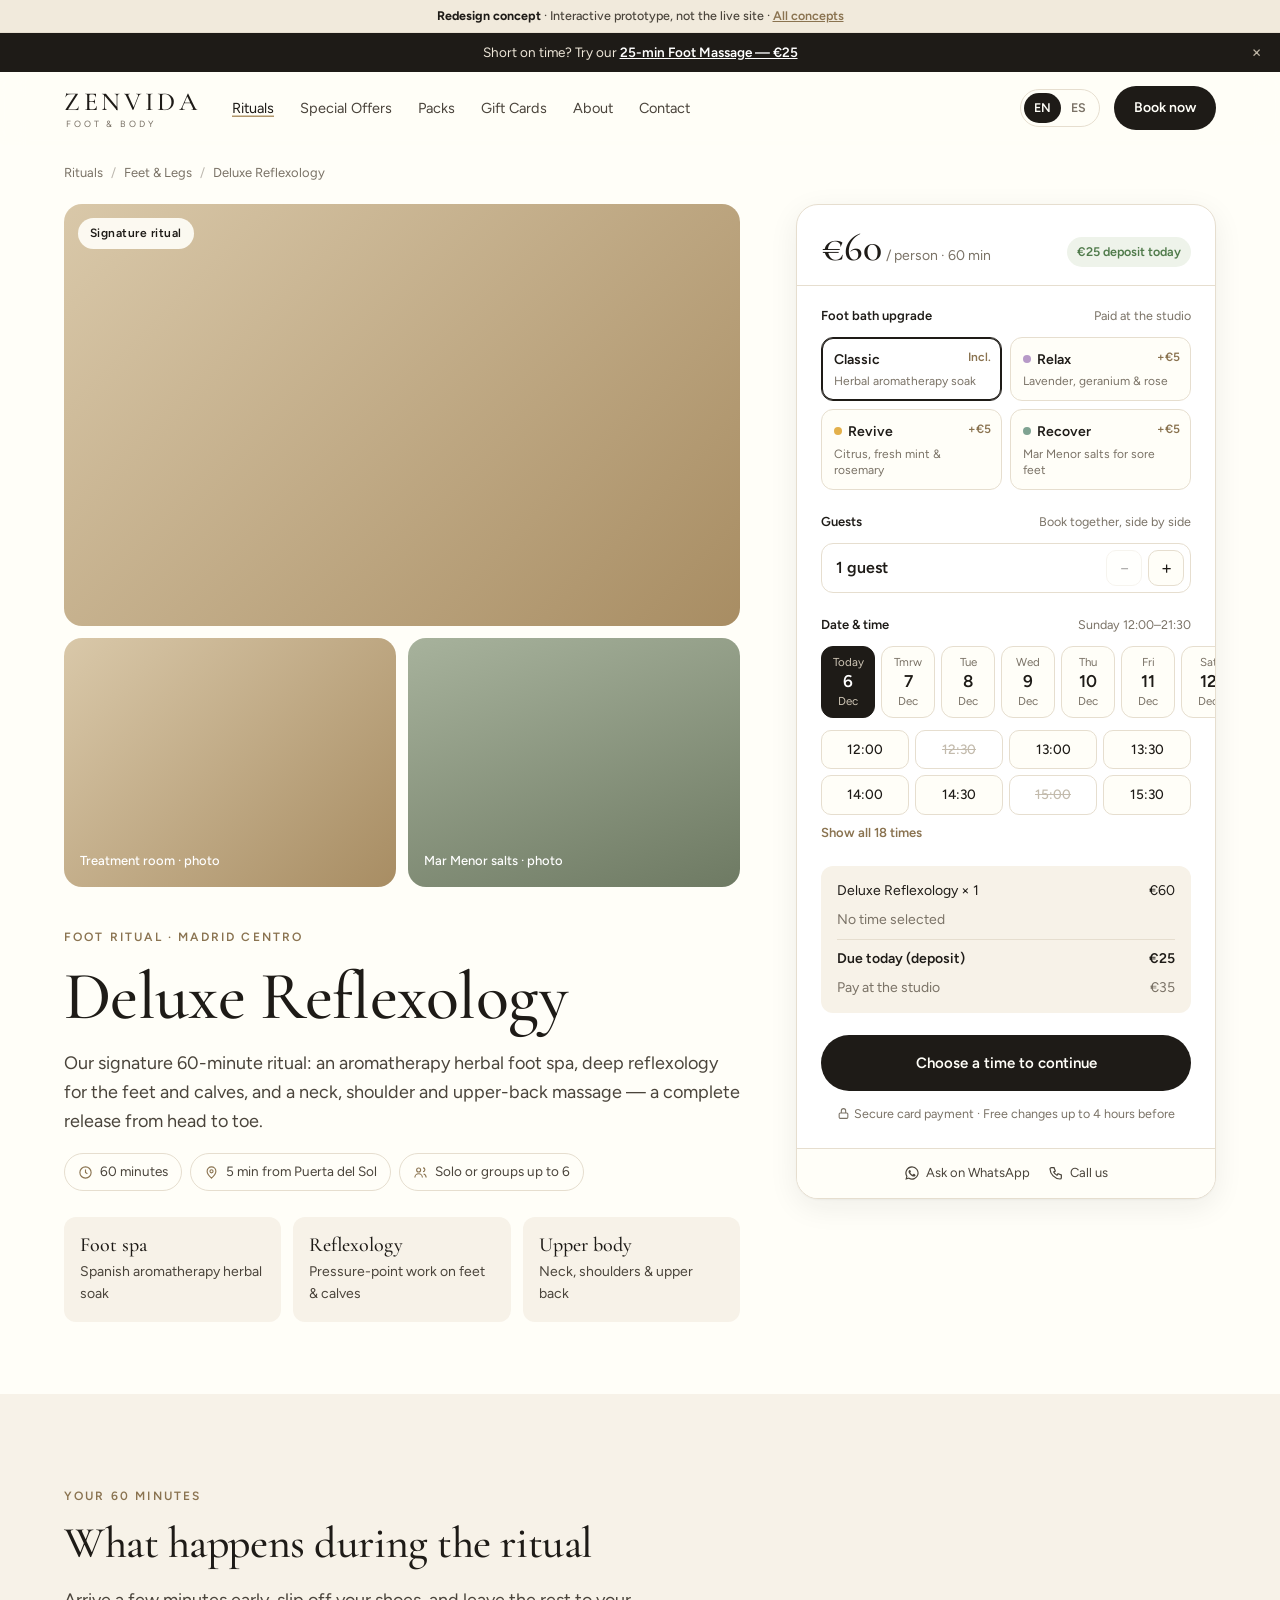
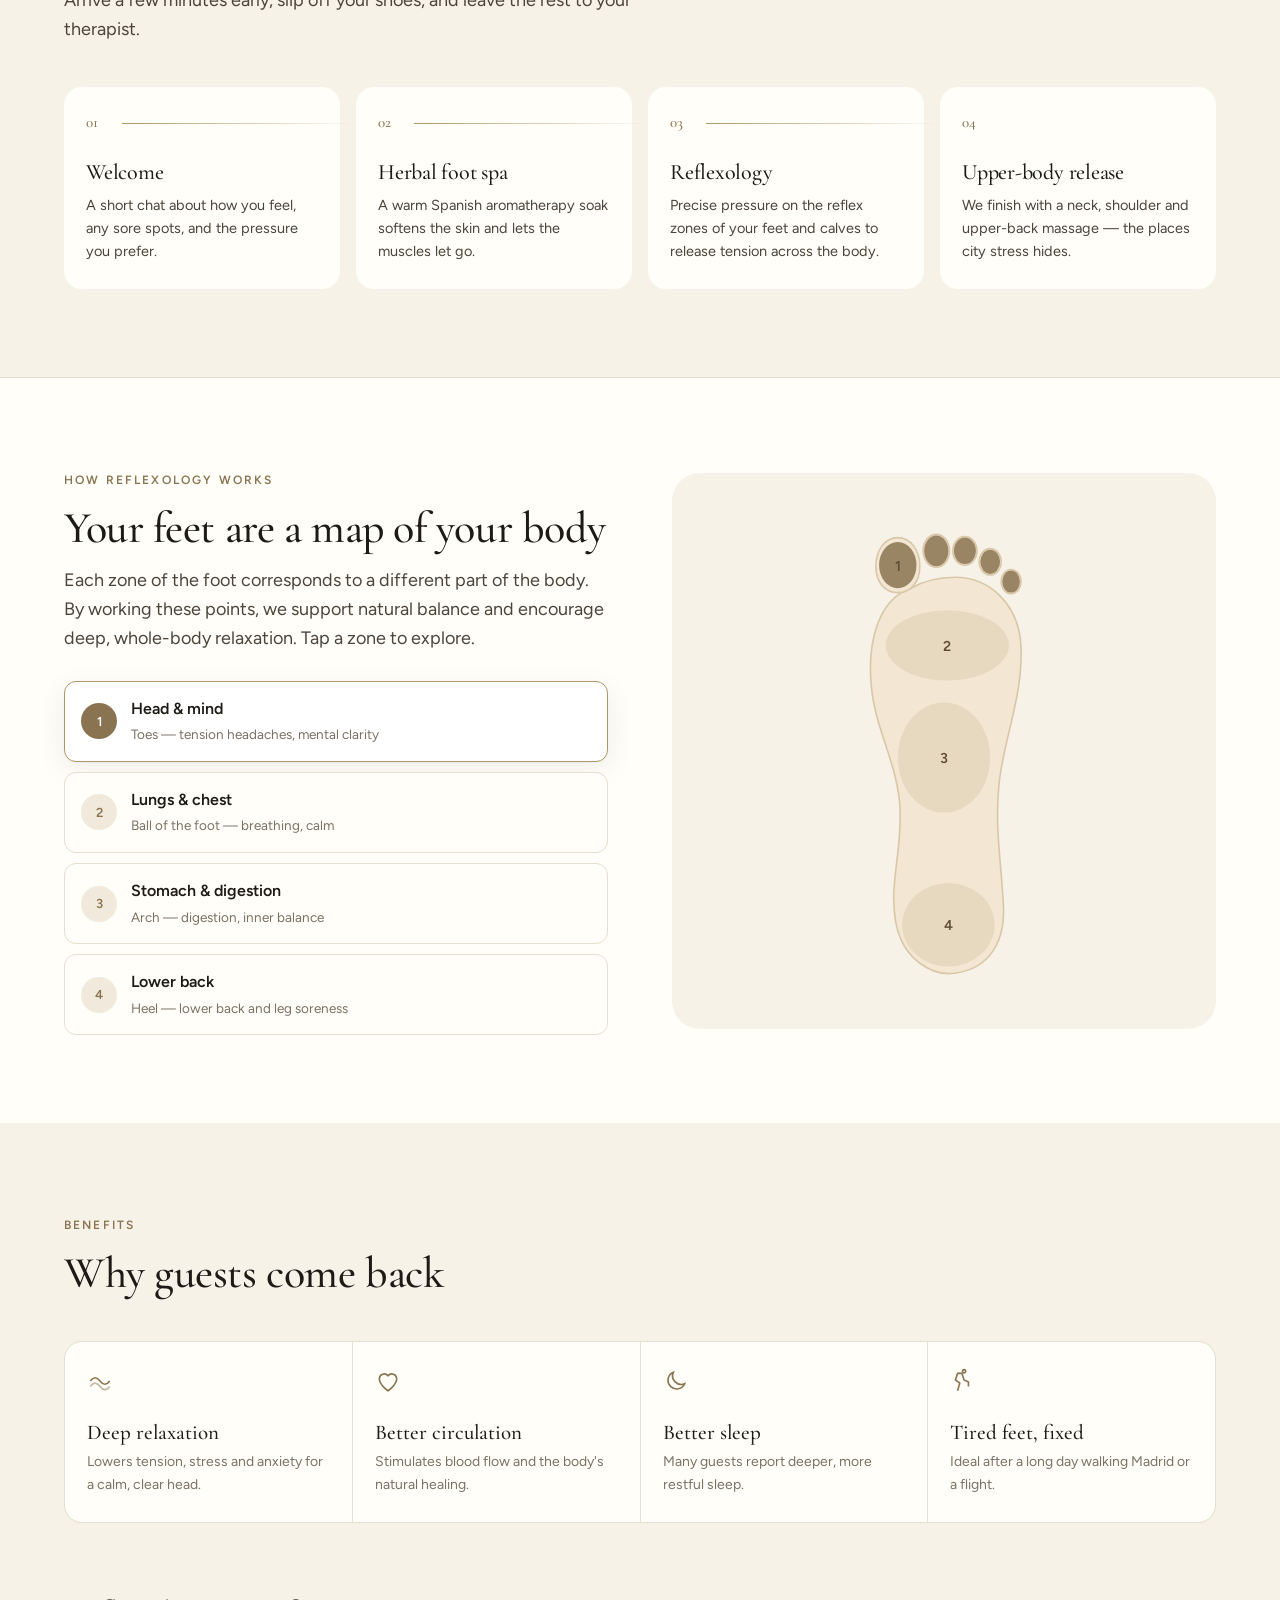
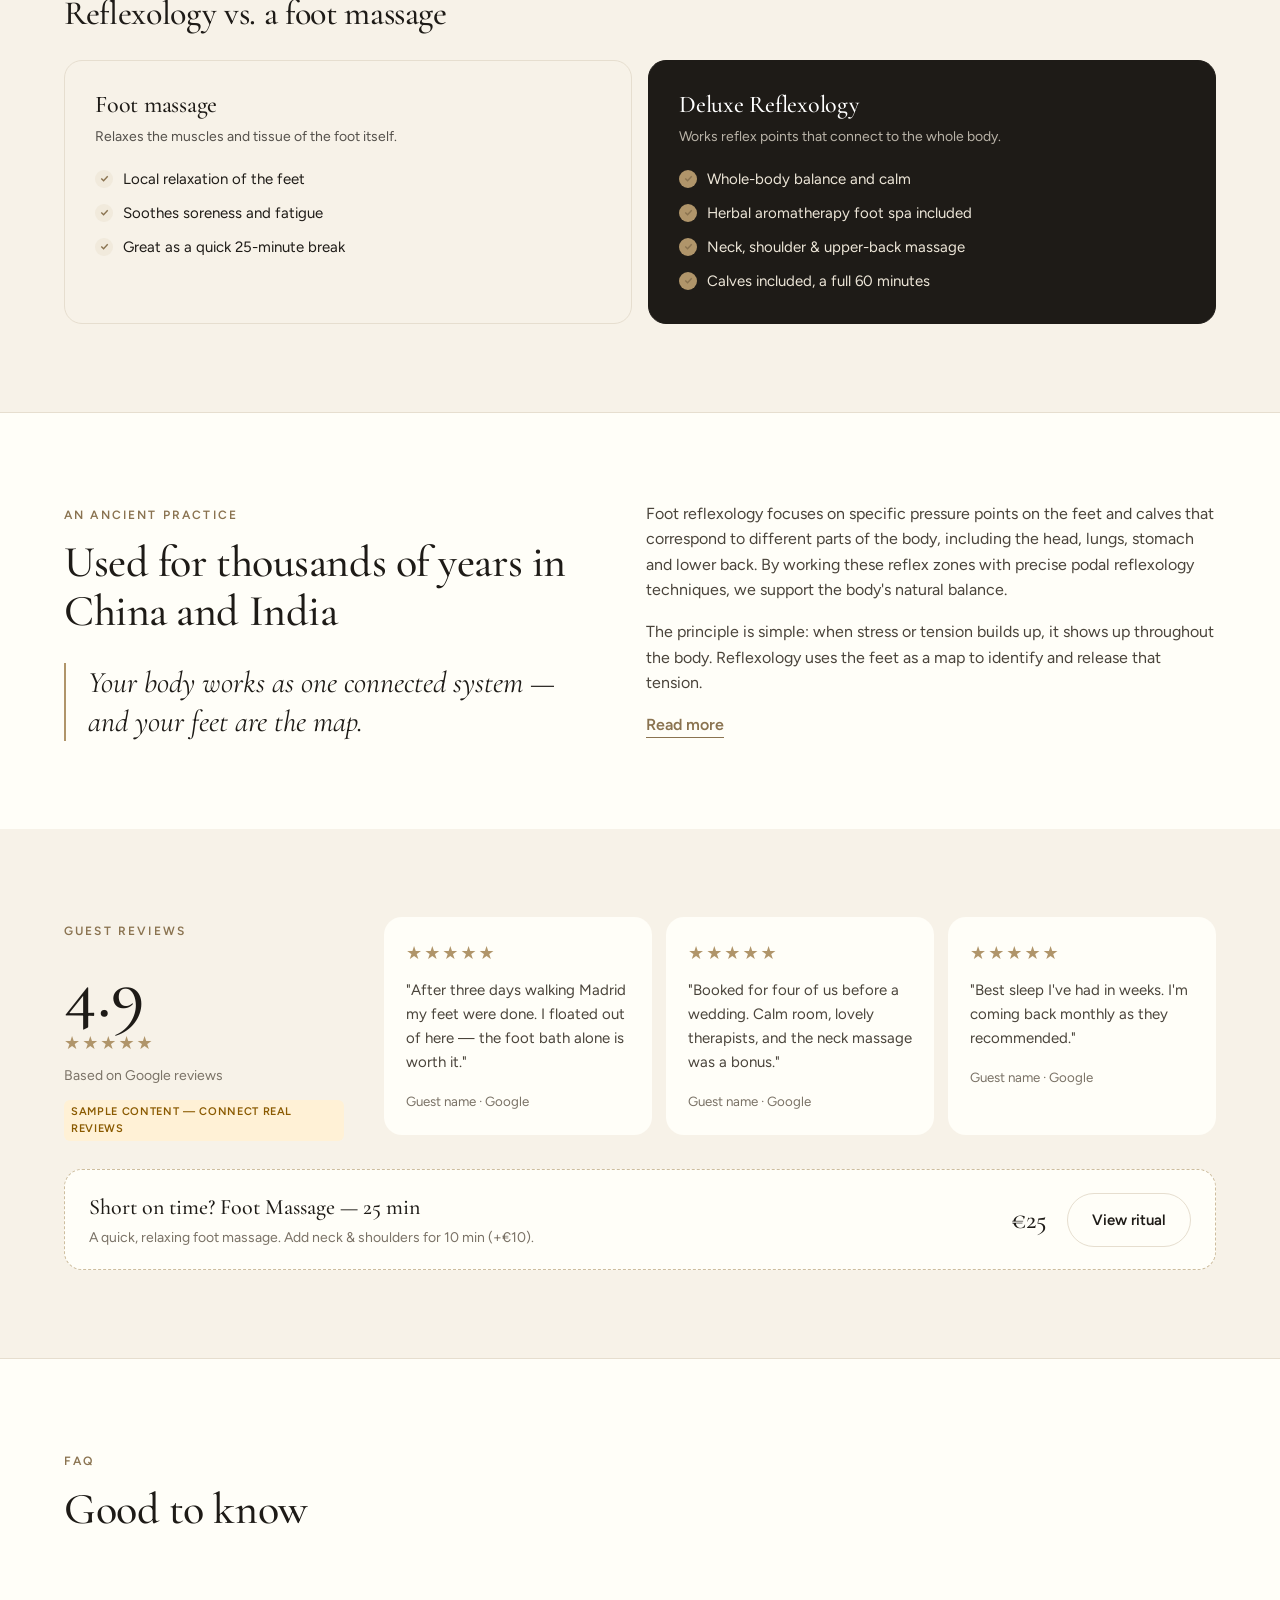
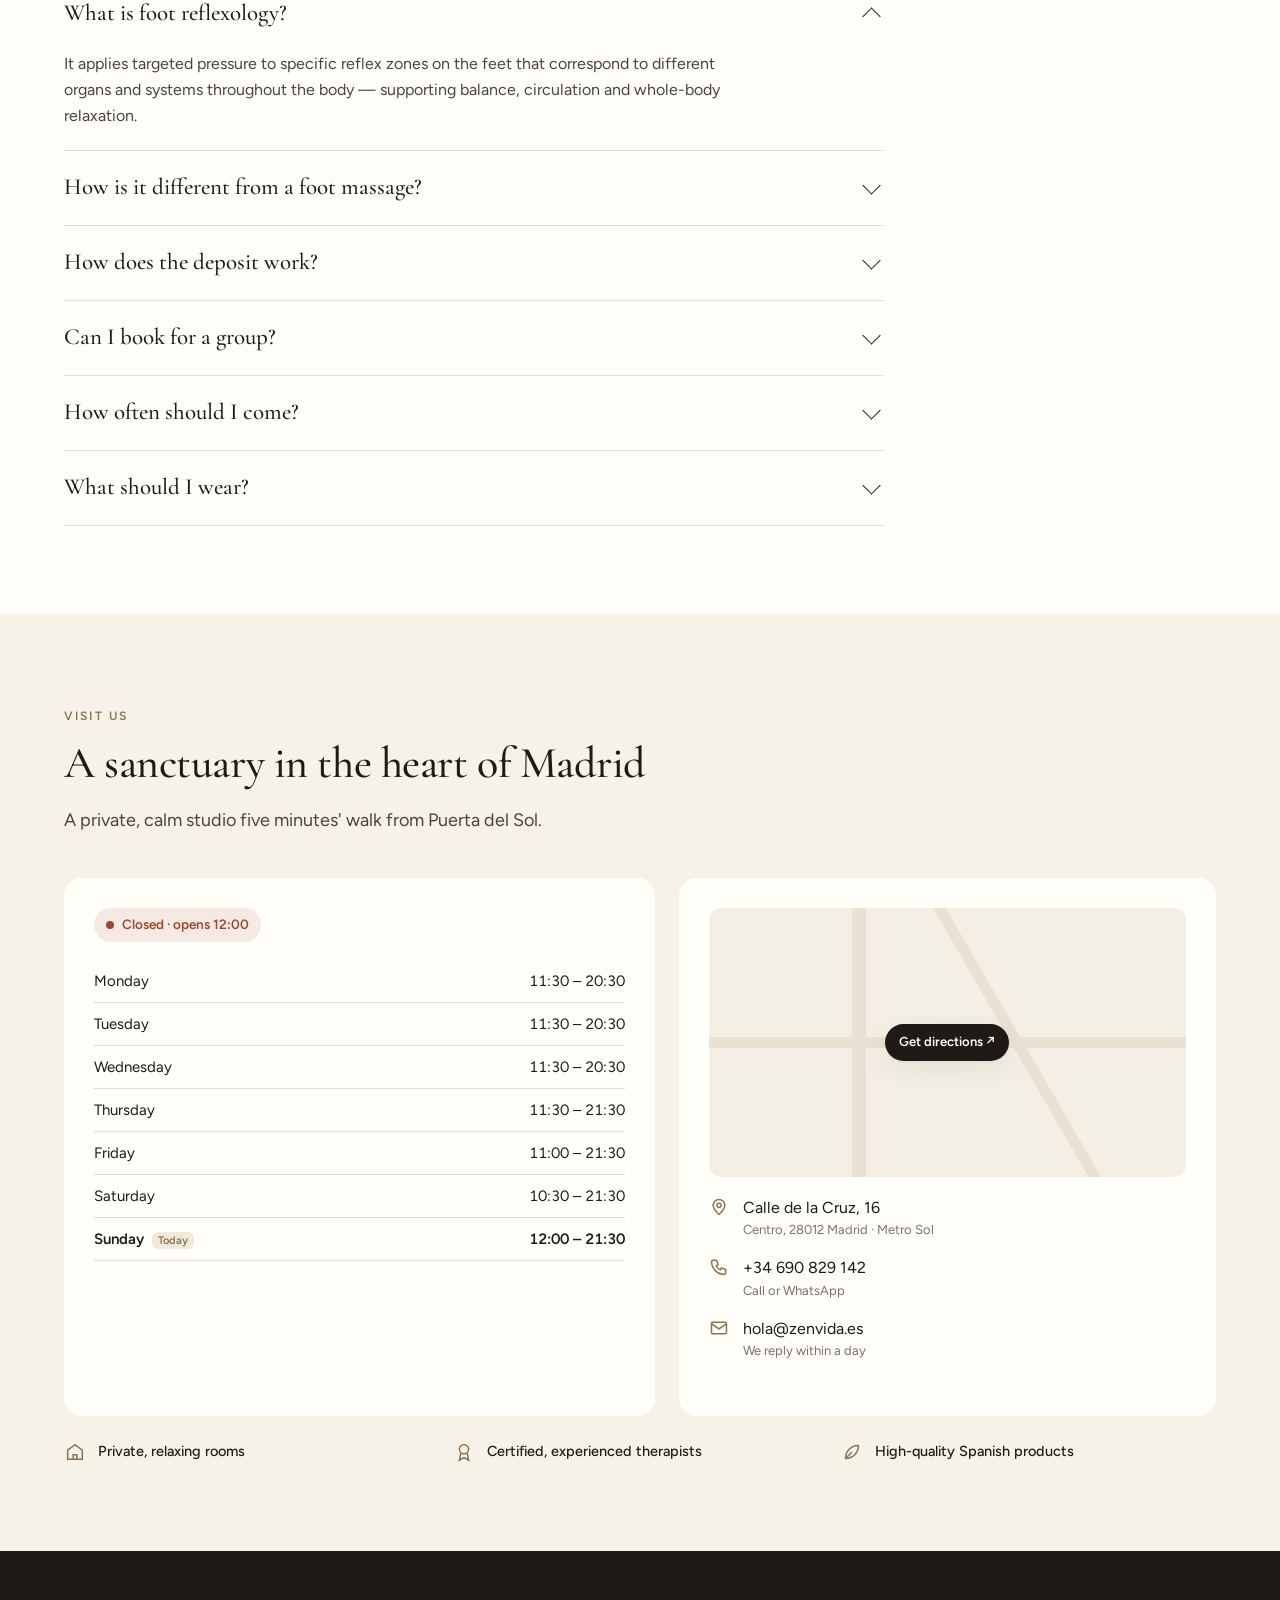
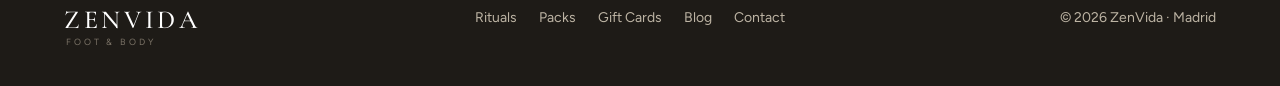
==== commit 4d53d206: "Static concept pages: homepage draft, rituals deep links, 4-hour change policy note Co-Authored-By: " ====
--- a/deluxe-reflexology.html
+++ b/deluxe-reflexology.html
@@ -411,7 +411,7 @@
         </div>
 
         <button class="btn btn-dark" id="cta">Choose a time to continue</button>
-        <p class="fine"><svg viewBox="0 0 24 24" fill="none" stroke="currentColor" stroke-width="2"><rect x="4" y="11" width="16" height="10" rx="2"/><path d="M8 11V7a4 4 0 0 1 8 0v4"/></svg>Secure card payment · Free changes up to 24h before</p>
+        <p class="fine"><svg viewBox="0 0 24 24" fill="none" stroke="currentColor" stroke-width="2"><rect x="4" y="11" width="16" height="10" rx="2"/><path d="M8 11V7a4 4 0 0 1 8 0v4"/></svg>Secure card payment · Free changes up to 4 hours before</p>
       </div>
       <div class="book-foot">
         <a href="https://wa.me/34690829142"><svg viewBox="0 0 24 24" fill="currentColor"><path d="M12 2a10 10 0 0 0-8.6 15.1L2 22l5-1.3A10 10 0 1 0 12 2zm0 18.2a8.2 8.2 0 0 1-4.2-1.2l-.3-.2-3 .8.8-2.9-.2-.3A8.2 8.2 0 1 1 12 20.2zm4.5-6.1c-.2-.1-1.5-.7-1.7-.8-.2-.1-.4-.1-.6.1l-.8 1c-.1.2-.3.2-.5.1a6.7 6.7 0 0 1-3.3-2.9c-.3-.4.3-.4.7-1.4.1-.2 0-.3 0-.4l-.8-1.8c-.2-.5-.4-.4-.6-.4h-.5a1 1 0 0 0-.7.3 3 3 0 0 0-.9 2.2 5.1 5.1 0 0 0 1.1 2.7 11.6 11.6 0 0 0 4.4 3.9c1.6.7 2.3.8 3.1.6.5-.1 1.5-.6 1.7-1.2.2-.6.2-1.1.1-1.2l-.5-.3z"/></svg>Ask on WhatsApp</a>
